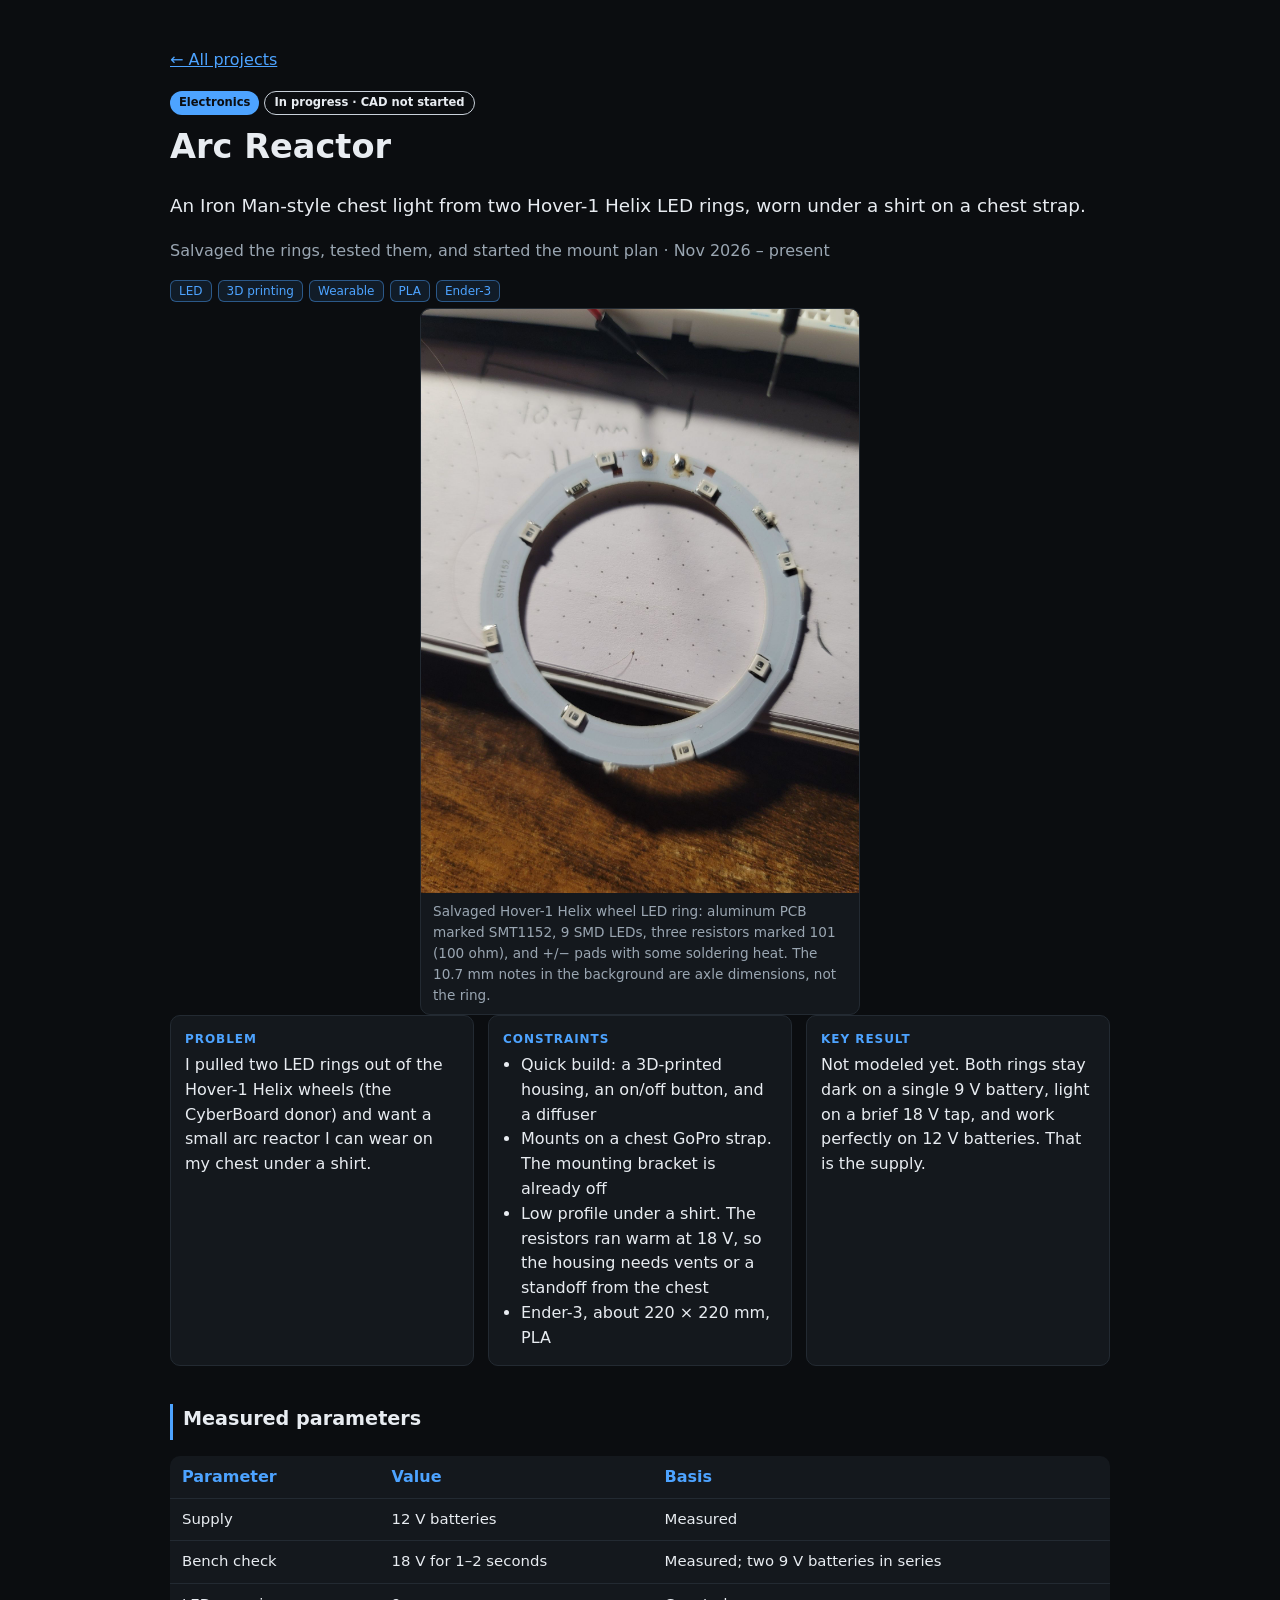
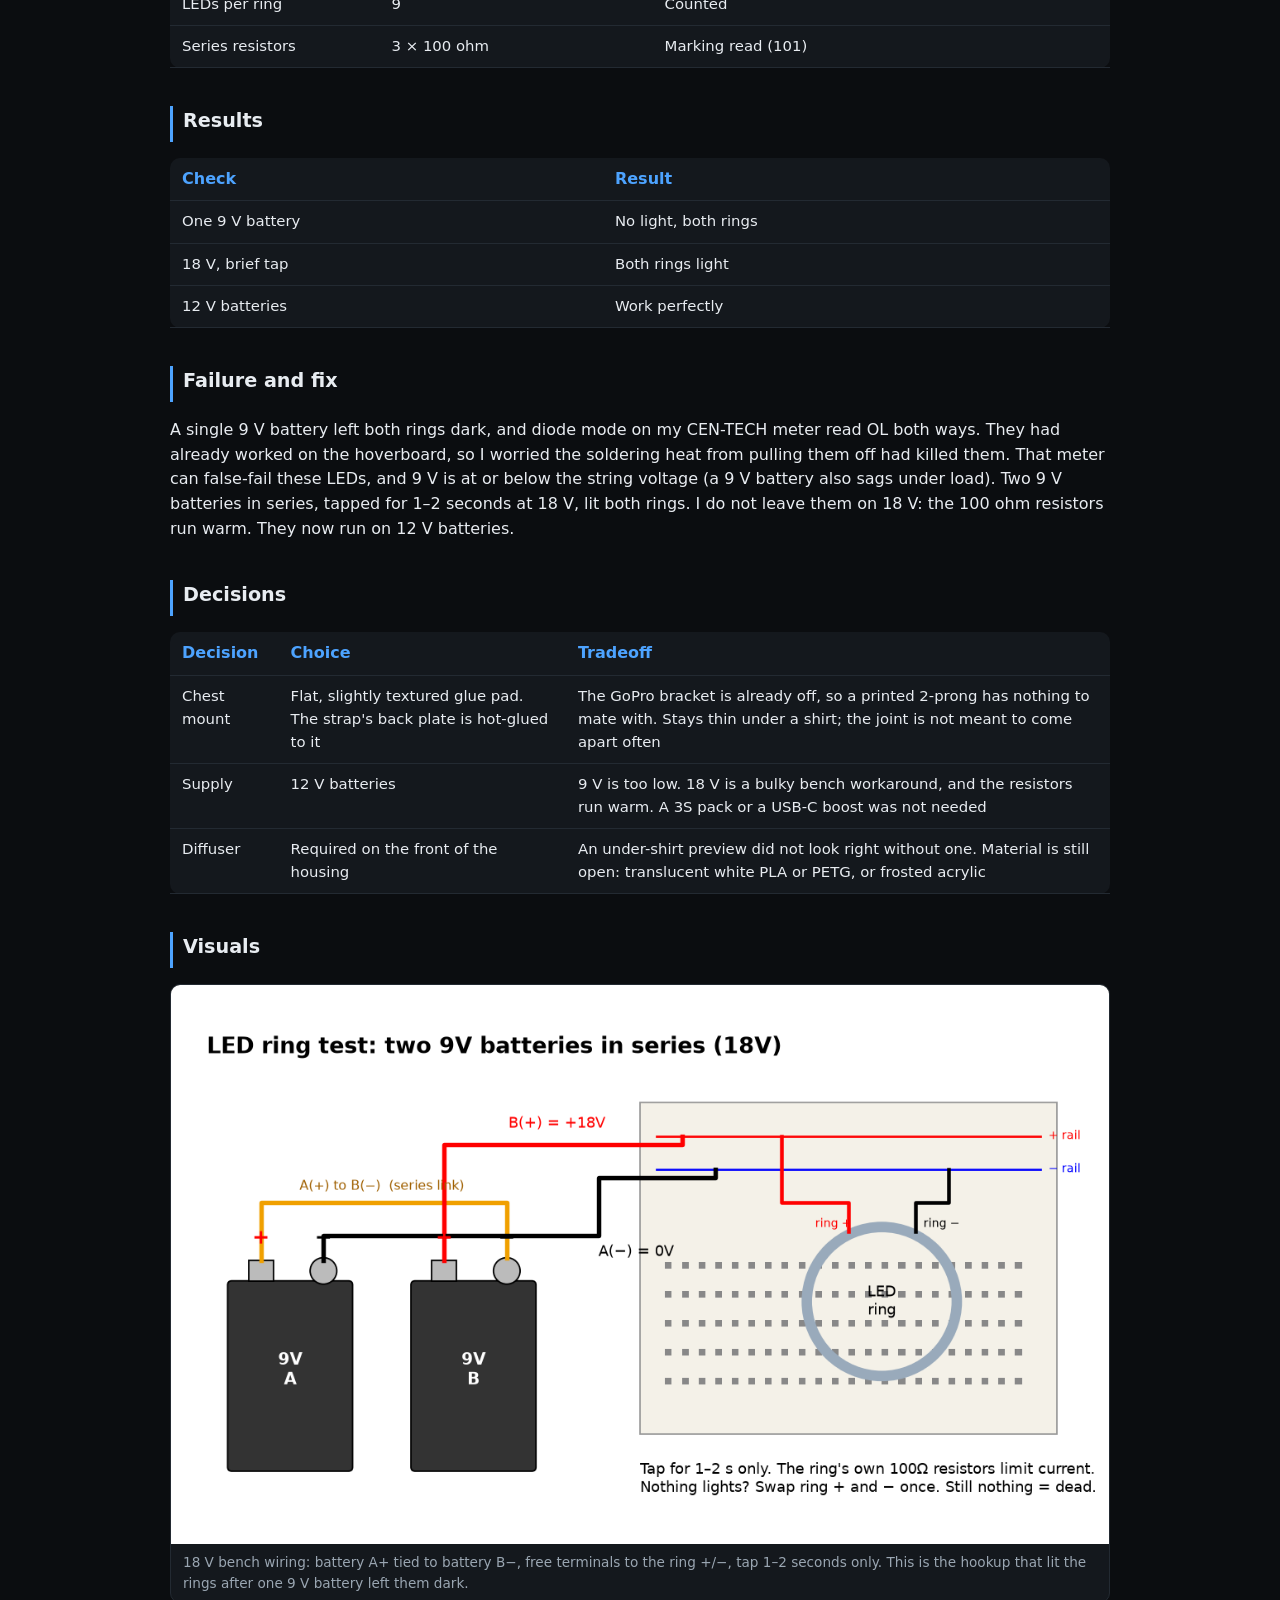
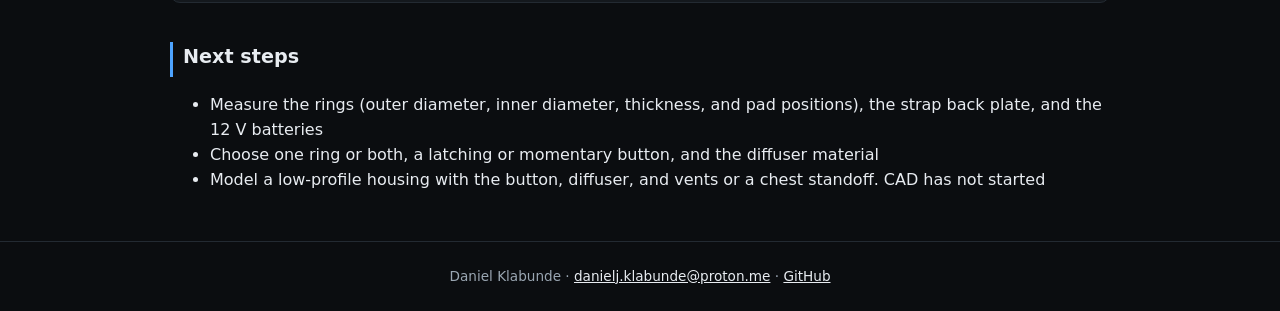
==== projects/arc-reactor/index.html @ 530961f0 "Add the Arc Reactor project under Electronics The blue home column is now Electronics, with an in-pr" ====
<!doctype html><html lang="en"><head><meta charset="utf-8"><meta name="viewport" content="width=device-width,initial-scale=1,viewport-fit=cover">
<title>Arc Reactor · Daniel Klabunde</title><link rel="stylesheet" href="../../style.css?v=202611210130"></head><body class="cat-electrical"><main><p class="navline"><a href="../../">← All projects</a></p><header><span class="cat">Electronics</span> <span class="badge prog">In progress · CAD not started</span><h1>Arc Reactor</h1><p class="lead">An Iron Man-style chest light from two Hover-1 Helix LED rings, worn under a shirt on a chest strap.</p>
<p class="muted">Salvaged the rings, tested them, and started the mount plan · Nov 2026 – present</p><ul class="tags"><li>LED</li><li>3D printing</li><li>Wearable</li><li>PLA</li><li>Ender-3</li></ul></header>
<!-- Video: no footage yet. A teammate will add a blue-themed demo in this spot, using the same player as the other projects:
<figure class="demo"><video controls preload="metadata" playsinline poster="../../assets/arc-reactor/arc-reactor-demo-poster.jpg" style="width:100%;height:auto;display:block;background:#000;border-radius:8px"><source src="../../assets/arc-reactor/arc-reactor-demo.mp4" type="video/mp4"></video><figcaption></figcaption></figure>
-->
<figure style="max-width:440px;margin:0 auto"><img src="../../assets/arc-reactor/2026-11-18_led-ring_photo_v1.jpg" alt="Salvaged Hover-1 Helix wheel LED ring on a notebook: aluminum PCB marked SMT1152, nine SMD LEDs, three resistors, and soldered plus and minus pads" style="width:100%;height:auto;max-height:none;object-fit:contain"><figcaption>Salvaged Hover-1 Helix wheel LED ring: aluminum PCB marked SMT1152, 9 SMD LEDs, three resistors marked 101 (100 ohm), and +/− pads with some soldering heat. The 10.7 mm notes in the background are axle dimensions, not the ring.</figcaption></figure>
<section class="glance"><div><h4>Problem</h4><p>I pulled two LED rings out of the Hover-1 Helix wheels (the CyberBoard donor) and want a small arc reactor I can wear on my chest under a shirt.</p></div><div><h4>Constraints</h4><ul><li>Quick build: a 3D-printed housing, an on/off button, and a diffuser</li><li>Mounts on a chest GoPro strap. The mounting bracket is already off</li><li>Low profile under a shirt. The resistors ran warm at 18 V, so the housing needs vents or a standoff from the chest</li><li>Ender-3, about 220 × 220 mm, PLA</li></ul></div><div><h4>Key result</h4><p>Not modeled yet. Both rings stay dark on a single 9 V battery, light on a brief 18 V tap, and work perfectly on 12 V batteries. That is the supply.</p></div></section>
<h2>Measured parameters</h2><div class="tw"><table><tr><th>Parameter</th><th>Value</th><th>Basis</th></tr><tr><td>Supply</td><td>12 V batteries</td><td>Measured</td></tr><tr><td>Bench check</td><td>18 V for 1–2 seconds</td><td>Measured; two 9 V batteries in series</td></tr><tr><td>LEDs per ring</td><td>9</td><td>Counted</td></tr><tr><td>Series resistors</td><td>3 × 100 ohm</td><td>Marking read (101)</td></tr></table></div>
<h2>Results</h2><div class="tw"><table><tr><th>Check</th><th>Result</th></tr><tr><td>One 9 V battery</td><td>No light, both rings</td></tr><tr><td>18 V, brief tap</td><td>Both rings light</td></tr><tr><td>12 V batteries</td><td>Work perfectly</td></tr></table></div>
<h2>Failure and fix</h2><p>A single 9 V battery left both rings dark, and diode mode on my CEN-TECH meter read OL both ways. They had already worked on the hoverboard, so I worried the soldering heat from pulling them off had killed them. That meter can false-fail these LEDs, and 9 V is at or below the string voltage (a 9 V battery also sags under load). Two 9 V batteries in series, tapped for 1–2 seconds at 18 V, lit both rings. I do not leave them on 18 V: the 100 ohm resistors run warm. They now run on 12 V batteries.</p>
<h2>Decisions</h2><div class="tw"><table><tr><th>Decision</th><th>Choice</th><th>Tradeoff</th></tr><tr><td>Chest mount</td><td>Flat, slightly textured glue pad. The strap&#x27;s back plate is hot-glued to it</td><td>The GoPro bracket is already off, so a printed 2-prong has nothing to mate with. Stays thin under a shirt; the joint is not meant to come apart often</td></tr><tr><td>Supply</td><td>12 V batteries</td><td>9 V is too low. 18 V is a bulky bench workaround, and the resistors run warm. A 3S pack or a USB-C boost was not needed</td></tr><tr><td>Diffuser</td><td>Required on the front of the housing</td><td>An under-shirt preview did not look right without one. Material is still open: translucent white PLA or PETG, or frosted acrylic</td></tr></table></div>
<h2>Visuals</h2><figure><img src="../../assets/arc-reactor/2026-11-18_led-ring-18v-test_diagram_v1.png" alt="Diagram of two 9 V batteries wired in series to an LED ring for a one to two second 18 V tap" style="width:100%;height:auto;max-height:none;object-fit:contain" loading="lazy"><figcaption>18 V bench wiring: battery A+ tied to battery B−, free terminals to the ring +/−, tap 1–2 seconds only. This is the hookup that lit the rings after one 9 V battery left them dark.</figcaption></figure>
<h2>Next steps</h2><ul><li>Measure the rings (outer diameter, inner diameter, thickness, and pad positions), the strap back plate, and the 12 V batteries</li><li>Choose one ring or both, a latching or momentary button, and the diffuser material</li><li>Model a low-profile housing with the button, diffuser, and vents or a chest standoff. CAD has not started</li></ul></main>
<footer><span class="who">Daniel Klabunde</span><span class="sep"> · </span><a href="mailto:danielj.klabunde@proton.me">danielj.klabunde@proton.me</a><span class="sep"> · </span><a href="https://github.com/Pillartheman1">GitHub</a></footer></body></html>
---- style.css ----
:root{--bg:#0b0d10;--card:#14181d;--fg:#e8ecf1;--line:#232a32;--mut:#9aa6b2;--acc:#8fb3ff}
.cat-ai{--acc:#ff8a3d}.cat-mechanical{--acc:#ff5d5d}.cat-electrical{--acc:#4da3ff}.cat-software{--acc:#3ecf8e}
*{box-sizing:border-box}body{margin:0;font:16px/1.55 system-ui,-apple-system,Segoe UI,Roboto,sans-serif;color:var(--fg);background:var(--bg)}
main{max-width:980px;margin:auto;padding:32px 20px}a{color:var(--acc)}h1{margin:.2em 0;font-size:2.1rem}
h2{margin-top:2em;font-size:1.2rem;border-bottom:1px solid var(--line);padding-bottom:6px}body[class*=cat-] h2{border-left:3px solid var(--acc);padding-left:10px;border-bottom:0}
h4{margin:0 0 4px;font-size:.75rem;text-transform:uppercase;letter-spacing:.08em;color:var(--acc)}.muted{color:var(--mut)}.lead{font-size:1.15rem}
.hero p{max-width:640px}.grid{display:grid;grid-template-columns:repeat(auto-fill,minmax(280px,1fr));gap:18px}
.card{background:var(--card);border:1px solid var(--line);border-top:3px solid var(--acc);border-radius:12px;overflow:hidden;text-decoration:none;color:inherit;transition:transform .15s,box-shadow .15s}
.card:hover{transform:translateY(-3px);box-shadow:0 6px 24px -8px var(--acc)}
.card img{width:100%;aspect-ratio:16/9;object-fit:cover;display:block}.cb{padding:14px 16px}.cb h3{margin:8px 0 2px}.cb p{margin:0 0 8px;color:var(--mut)}
.badge{display:inline-block;font-size:.72rem;font-weight:600;padding:2px 9px;border-radius:99px;border:1px solid #c9d1da;color:#e8ecf1}.done{background:#e8ecf1;color:#0b0d10}
.cat{display:inline-block;font-size:.72rem;font-weight:700;padding:3px 9px;border-radius:99px;background:var(--acc);color:#0b0d10}
.tags{list-style:none;padding:0;margin:6px 0;display:flex;flex-wrap:wrap;gap:6px}.tags li{font-size:.75rem;color:var(--acc);border:1px solid color-mix(in srgb,var(--acc) 45%,transparent);background:color-mix(in srgb,var(--acc) 10%,transparent);padding:1px 8px;border-radius:6px}
.legend{list-style:none;padding:0;margin:0 0 14px;display:flex;gap:16px;flex-wrap:wrap;font-size:.85rem;color:var(--mut)}.legend i{display:inline-block;width:10px;height:10px;border-radius:50%;background:var(--acc);margin-right:6px}
.glance,.star{display:grid;grid-template-columns:repeat(auto-fit,minmax(220px,1fr));gap:14px}.glance>div,.st{background:var(--card);border:1px solid var(--line);border-radius:10px;padding:14px}
.glance ul,.st ul{margin:0;padding-left:18px}.st p,.glance p{margin:0}.tw{overflow-x:auto}table{border-collapse:collapse;width:100%;background:var(--card);border-radius:10px}td,th{padding:9px 12px;text-align:left;border-bottom:1px solid var(--line);vertical-align:top}th{color:var(--acc)}
.media{display:grid;grid-template-columns:repeat(auto-fill,minmax(280px,1fr));gap:14px}figure{margin:0;background:var(--card);border:1px solid var(--line);border-radius:10px;overflow:hidden}figure img,figure video{width:100%;display:block;background:#000;max-height:360px;object-fit:contain}figcaption{padding:8px 12px;font-size:.85rem;color:var(--mut)}
.btn{display:inline-block;background:var(--acc);color:#0b0d10;font-weight:600;padding:9px 16px;border-radius:8px;text-decoration:none;margin-top:12px}
footer{text-align:center;color:var(--mut);font-size:.85rem;padding:24px;border-top:1px solid var(--line)}footer a{color:var(--fg)}

.cols{display:grid;grid-template-columns:repeat(4,minmax(0,1fr));gap:16px;align-items:start}.col{display:flex;flex-direction:column;gap:14px}.colh{margin:0;padding:8px 2px;font-size:.95rem;color:var(--acc);border-bottom:2px solid var(--acc)}.colh i{display:inline-block;width:10px;height:10px;border-radius:50%;background:var(--acc);margin-right:8px}.empty{color:var(--mut);font-size:.85rem;border:1px dashed var(--line);border-radius:12px;padding:18px;text-align:center;margin:0}
@media(max-width:1000px){.cols{grid-template-columns:repeat(2,minmax(0,1fr))}}@media(max-width:600px){.cols{grid-template-columns:1fr}}
body:not([class*=cat-]) main{max-width:1240px}
.toc{display:flex;flex-wrap:wrap;gap:8px;margin:18px 0}.toc a{font-size:.8rem;text-decoration:none;border:1px solid var(--line);background:var(--card);padding:4px 10px;border-radius:99px}
.note{color:var(--mut);font-size:.9rem;border-left:3px solid var(--acc);padding:4px 10px;background:var(--card)}
.subs{display:grid;grid-template-columns:repeat(auto-fit,minmax(260px,1fr));gap:14px}.subs h3{margin:0 0 6px;font-size:1rem;color:var(--acc)}.subs ul{padding-left:18px;margin:0}
td{font-size:.93rem}

.prompt{background:var(--card);border:1px solid var(--line);border-left:3px solid var(--acc);border-radius:10px;padding:14px 16px;margin:12px 0 0}
.prompt p{margin:12px 0}
pre.prompt{white-space:pre-wrap;font:inherit;line-height:1.55;overflow-wrap:anywhere}
.prompt.hist{border-left-color:var(--mut)}
.prompt.binding{border-left-style:dashed}
code{overflow-wrap:anywhere}
.runs{display:flex;flex-direction:column;gap:4px;margin-top:12px}
.run{position:relative;margin-left:6px;padding:0 0 22px 22px;border-left:2px solid var(--line)}
.run::before{content:"";position:absolute;left:-7px;top:22px;width:12px;height:12px;border-radius:50%;background:var(--acc);box-shadow:0 0 0 3px var(--bg)}
.run-card{background:var(--card);border:1px solid var(--line);border-top:3px solid var(--acc);border-radius:12px;padding:16px}
.run-card h3{margin:0 8px 0 0;font-size:1.15rem;display:inline}
.run-top{display:grid;grid-template-columns:minmax(0,1.15fr) minmax(240px,.9fr);gap:16px;align-items:start;margin-top:12px}
.run figure{margin:0}
.run figure video{width:100%;height:auto;max-height:none;object-fit:contain;background:#000}
.run dl{display:grid;grid-template-columns:7.5rem 1fr;gap:6px 10px;margin:0 0 12px;font-size:.92rem}
.run dt{color:var(--mut)}
.run dd{margin:0}
.metrics{display:flex;flex-wrap:wrap;gap:8px;margin:0 0 8px}
.score{display:inline-block;font-size:.72rem;font-weight:700;letter-spacing:.04em;text-transform:uppercase;padding:2px 8px;border-radius:99px;border:1px solid var(--line);white-space:nowrap}
.score.yes{color:#b6f0d2;background:color-mix(in srgb,#3ecf8e 16%,transparent);border-color:color-mix(in srgb,#3ecf8e 45%,transparent)}
.score.partial{color:#ffc49a;background:color-mix(in srgb,var(--acc) 16%,transparent);border-color:color-mix(in srgb,var(--acc) 50%,transparent)}
.score.no{color:#ffb4b4;background:color-mix(in srgb,#ff5d5d 16%,transparent);border-color:color-mix(in srgb,#ff5d5d 50%,transparent)}
.score.unchecked{color:var(--mut);background:transparent}
.score.craft{color:var(--acc);background:color-mix(in srgb,var(--acc) 12%,transparent);border-color:color-mix(in srgb,var(--acc) 45%,transparent);text-transform:none;letter-spacing:0;font-size:.8rem}
.craft{list-style:none;display:grid;grid-template-columns:1fr 1fr;gap:8px;margin:0;padding:0}
.craft li{background:var(--bg);border:1px solid var(--line);border-radius:8px;padding:8px 10px}
.craft b{display:block;font-size:1.35rem;line-height:1.1;color:var(--acc)}
.craft span{font-size:.78rem;color:var(--mut)}
table.sheet tr.group th{font-size:.75rem;letter-spacing:.06em;text-transform:uppercase;background:#10141a}
table.sheet td.num{width:2.4rem;color:var(--mut);font-variant-numeric:tabular-nums}
table.sheet td.mark{width:7rem}
.run-empty::before{background:transparent;border:2px solid var(--mut);width:8px;height:8px;left:-6px;box-shadow:0 0 0 3px var(--bg)}
.run-empty .run-card{border-top-color:var(--line)}
.run-empty h3{display:block;margin:0 0 6px}
.retired .run::before{background:var(--mut)}
.retired .run-card{border-top-color:var(--mut)}
h2.hist{border-left-color:var(--mut)}
.badge.hist{color:var(--mut);border-color:var(--line)}
.badge.textonly{color:var(--acc);border-color:color-mix(in srgb,var(--acc) 55%,transparent)}
.badge.ref{color:#ffc49a;border-style:dashed;border-color:color-mix(in srgb,var(--acc) 70%,transparent)}
.badge.previs{color:#e8ecf1;border-style:dashed;border-color:var(--mut)}
.badge.fail{color:#ffb4b4;border-color:color-mix(in srgb,#ff5d5d 65%,transparent)}
.compare .run::before{background:transparent;border:2px solid var(--mut);width:8px;height:8px;left:-6px}
.compare .run-card{border-top-style:dashed;border-top-color:var(--mut)}
.previs-banner{font-weight:700;letter-spacing:.02em}
.run h4{margin:16px 0 6px}
@media(max-width:800px){.run-top{grid-template-columns:1fr}.run dl{grid-template-columns:1fr;gap:2px}.run dd{margin-bottom:8px}}

/* Phone layout (about 360–480px). Everything above is unchanged. */
@media(max-width:480px){
  html{-webkit-text-size-adjust:100%;text-size-adjust:100%}
  body{overflow-wrap:break-word}
  main{padding:28px max(16px,env(safe-area-inset-right,0px)) 40px max(16px,env(safe-area-inset-left,0px))}
  h1{line-height:1.15}
  h2,h3,[id]{scroll-margin-top:16px}
  h2{line-height:1.3}
  p,li{overflow-wrap:break-word}
  .hero p{max-width:none}

  .navline{display:flex;flex-direction:column;align-items:stretch;gap:8px;margin:0 0 18px}
  .navline .sep{display:none}
  .navline a{display:flex;align-items:center;min-height:44px;padding:0 14px;border:1px solid var(--line);border-radius:10px;background:var(--card);text-decoration:none;font-weight:600}
  .toc{gap:8px;margin:4px 0 20px}
  .toc a{display:inline-flex;align-items:center;min-height:44px;padding:0 14px;font-size:.9rem}
  .btn{display:flex;width:100%;box-sizing:border-box;min-height:48px;margin-top:0;padding:12px 16px;align-items:center;justify-content:center}
  p:has(> .btn){margin:10px 0}
  main li > a{display:flex;align-items:center;min-height:44px}
  a:focus-visible{outline:2px solid var(--acc);outline-offset:2px}

  .cols{gap:32px}
  .col{gap:16px}
  .colh{font-size:1.05rem;padding:0 2px 8px}
  .badge,.cat{max-width:100%;white-space:normal;overflow-wrap:anywhere;line-height:1.35}
  .tags{gap:8px}
  .tags li{padding:4px 8px;line-height:1.35}
  .card:hover{transform:none;box-shadow:none}

  .grid,.media,.subs,.glance,.star{grid-template-columns:minmax(0,1fr)}
  .craft{grid-template-columns:repeat(2,minmax(0,1fr))}
  .runs,.run,.run-card,.tw,figure,.demo,.col,.cols{min-width:0;max-width:100%}
  img,video,svg,canvas{max-width:100%;height:auto}
  .card img{width:100%;height:auto;aspect-ratio:16/9;object-fit:cover}
  figure img,figure video,.demo video,.run figure video{width:100%;max-width:100%;height:auto}

  .tw{max-width:100%;overflow-x:auto;-webkit-overflow-scrolling:touch}
  .tw table{table-layout:fixed;width:100%}
  .tw th,.tw td{padding:7px 5px;font-size:.94rem;overflow-wrap:break-word;word-break:normal;hyphens:manual}
  /* 4-column specs scroll inside the card. Each column stays wide enough to read. */
  .tw:has(tr>:nth-child(4)):not(:has(table.sheet)) table{width:27.5rem;min-width:27.5rem}
  table.sheet,table.sheet thead,table.sheet tbody,table.sheet tr,table.sheet th,table.sheet td{display:block;width:auto;min-width:0;max-width:none}
  table.sheet{table-layout:auto;background:transparent}
  table.sheet thead{display:none}
  table.sheet tr{padding:12px 0;border-bottom:1px solid var(--line)}
  table.sheet tr.group{padding:18px 0 2px;border-bottom:0}
  table.sheet tr.group th{background:transparent;border-left:3px solid var(--acc);padding:2px 0 2px 10px}
  table.sheet td,table.sheet th{border:0;padding:3px 0}
  table.sheet td.num,table.sheet td.mark{width:auto}
  table.sheet td.mark{padding-top:8px}
  pre,.prompt,code{max-width:100%}
  pre.prompt{overflow-x:auto}

  footer{display:flex;flex-direction:column;align-items:center;gap:0;padding:12px 18px calc(16px + env(safe-area-inset-bottom,0px))}
  footer .sep{display:none}
  footer .who{padding-top:6px}
  footer a{display:flex;align-items:center;justify-content:center;min-height:44px;padding:0 12px;text-align:center}
}
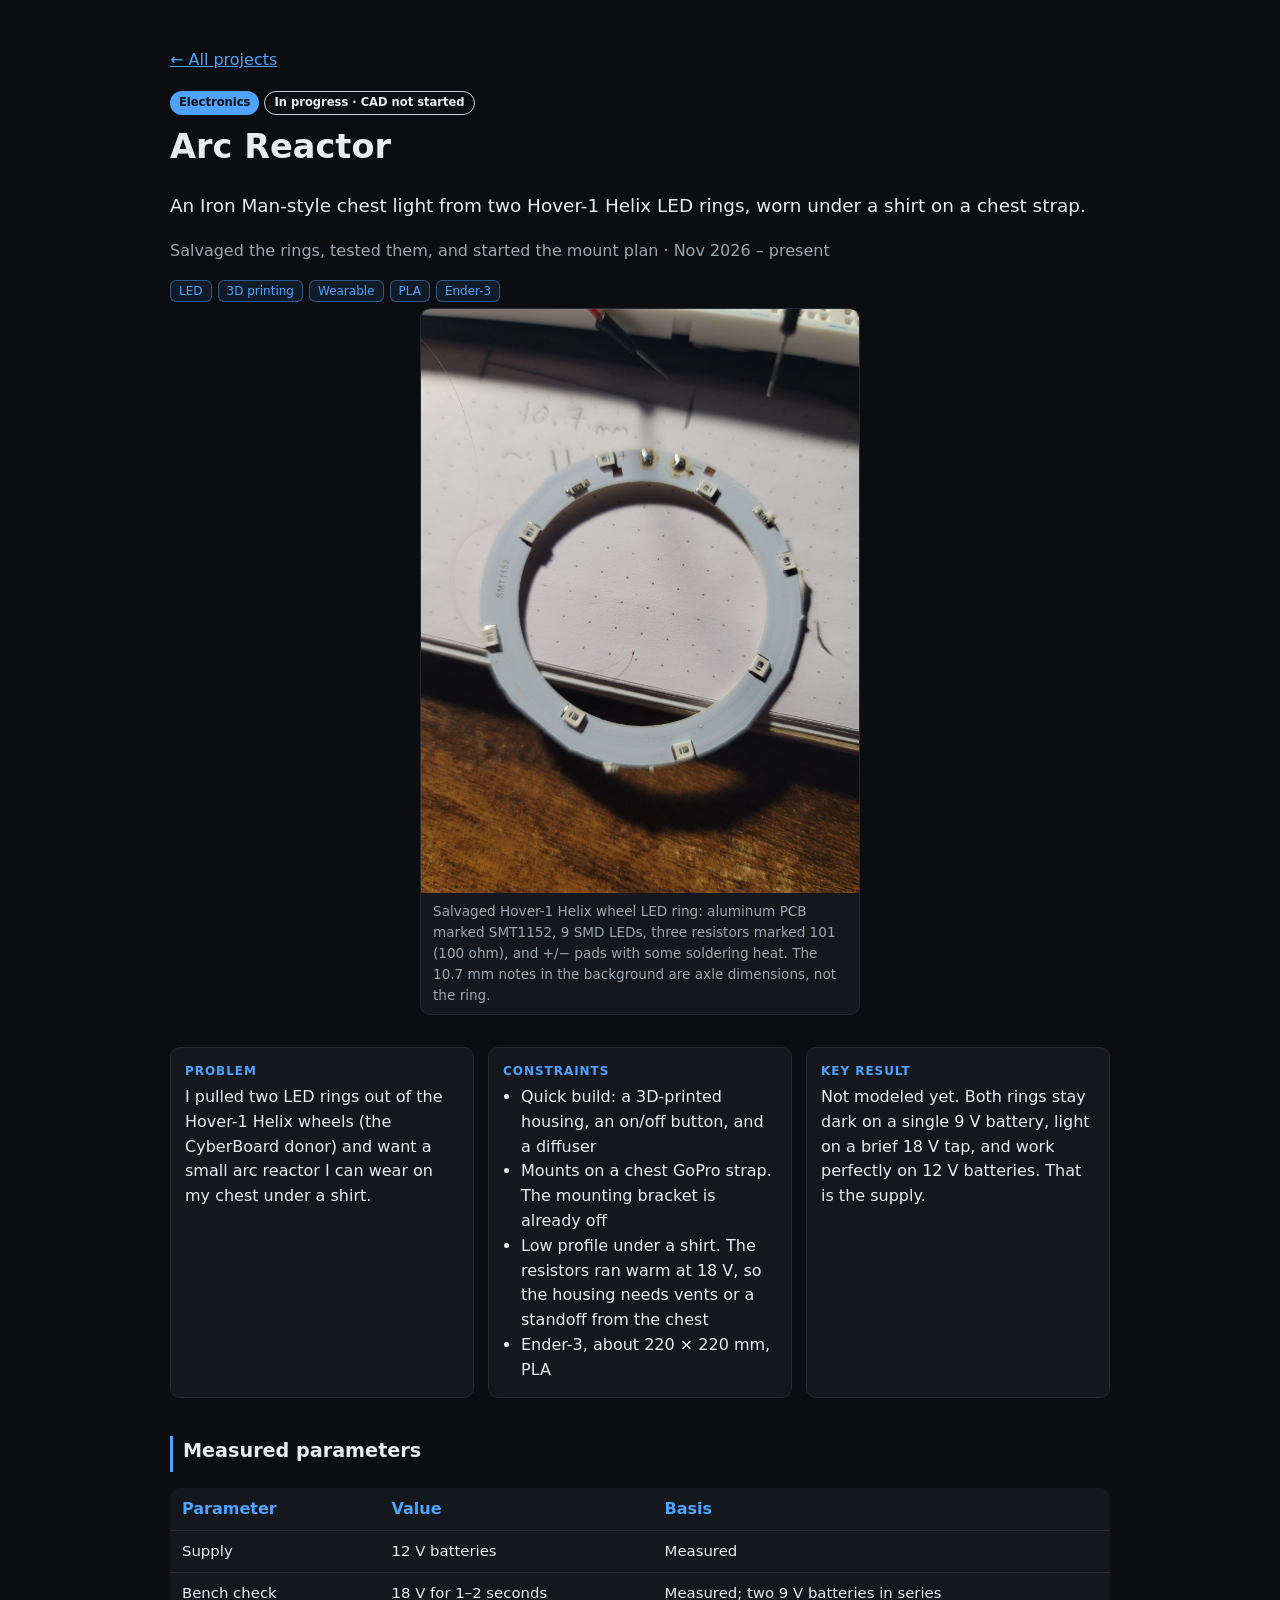
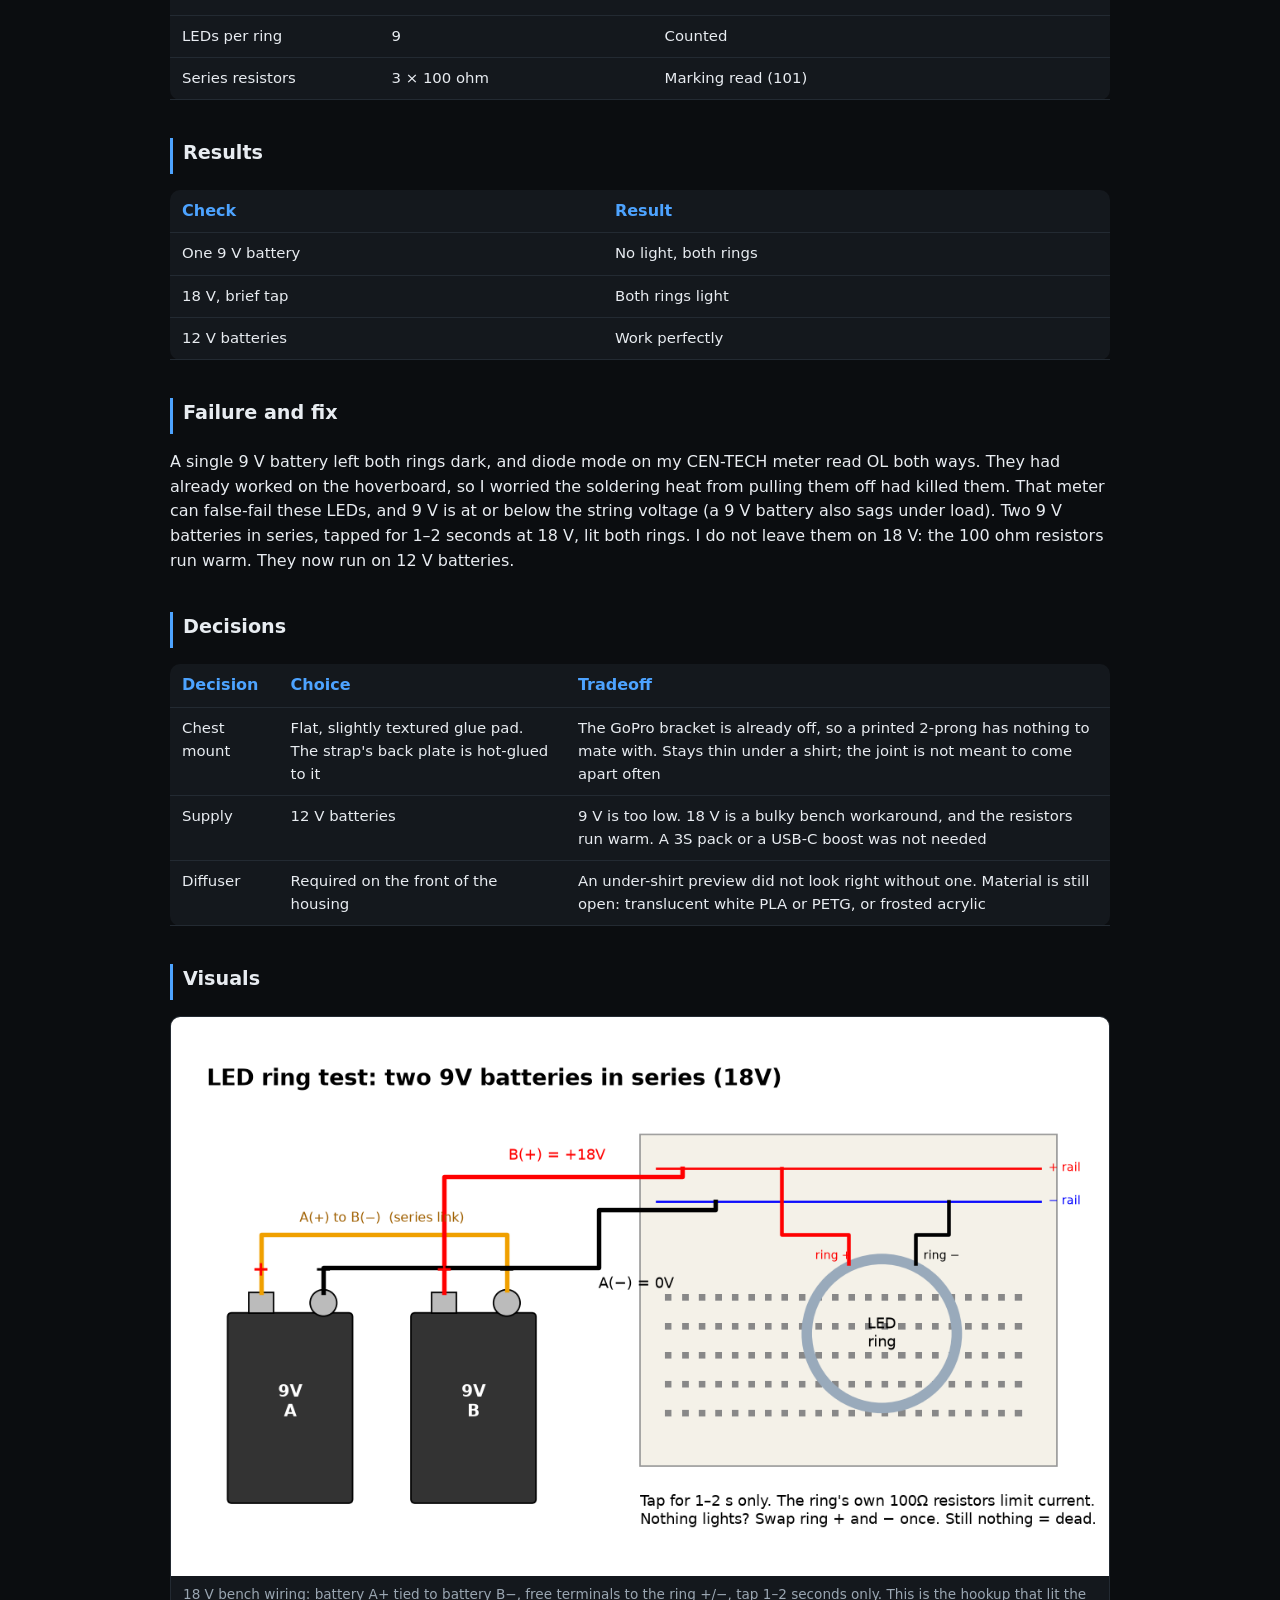
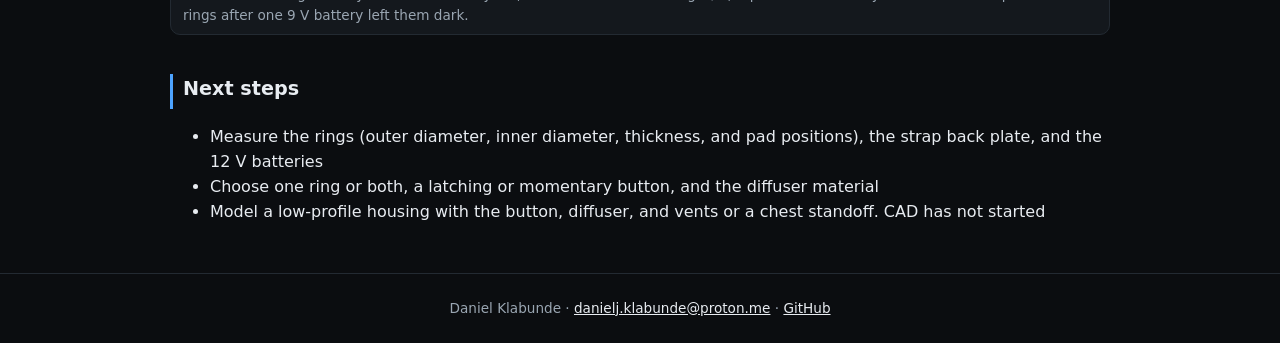
==== commit ec22ff26: "Add space under each project hero The header video or photo was sitting flush against the cards belo" ====
--- a/projects/arc-reactor/index.html
+++ b/projects/arc-reactor/index.html
@@ -1,10 +1,10 @@
 <!doctype html><html lang="en"><head><meta charset="utf-8"><meta name="viewport" content="width=device-width,initial-scale=1,viewport-fit=cover">
-<title>Arc Reactor · Daniel Klabunde</title><link rel="stylesheet" href="../../style.css?v=202611210130"></head><body class="cat-electrical"><main><p class="navline"><a href="../../">← All projects</a></p><header><span class="cat">Electronics</span> <span class="badge prog">In progress · CAD not started</span><h1>Arc Reactor</h1><p class="lead">An Iron Man-style chest light from two Hover-1 Helix LED rings, worn under a shirt on a chest strap.</p>
+<title>Arc Reactor · Daniel Klabunde</title><link rel="stylesheet" href="../../style.css?v=202611210230"></head><body class="cat-electrical"><main><p class="navline"><a href="../../">← All projects</a></p><header><span class="cat">Electronics</span> <span class="badge prog">In progress · CAD not started</span><h1>Arc Reactor</h1><p class="lead">An Iron Man-style chest light from two Hover-1 Helix LED rings, worn under a shirt on a chest strap.</p>
 <p class="muted">Salvaged the rings, tested them, and started the mount plan · Nov 2026 – present</p><ul class="tags"><li>LED</li><li>3D printing</li><li>Wearable</li><li>PLA</li><li>Ender-3</li></ul></header>
 <!-- Video: no footage yet. A teammate will add a blue-themed demo in this spot, using the same player as the other projects:
 <figure class="demo"><video controls preload="metadata" playsinline poster="../../assets/arc-reactor/arc-reactor-demo-poster.jpg" style="width:100%;height:auto;display:block;background:#000;border-radius:8px"><source src="../../assets/arc-reactor/arc-reactor-demo.mp4" type="video/mp4"></video><figcaption></figcaption></figure>
 -->
-<figure style="max-width:440px;margin:0 auto"><img src="../../assets/arc-reactor/2026-11-18_led-ring_photo_v1.jpg" alt="Salvaged Hover-1 Helix wheel LED ring on a notebook: aluminum PCB marked SMT1152, nine SMD LEDs, three resistors, and soldered plus and minus pads" style="width:100%;height:auto;max-height:none;object-fit:contain"><figcaption>Salvaged Hover-1 Helix wheel LED ring: aluminum PCB marked SMT1152, 9 SMD LEDs, three resistors marked 101 (100 ohm), and +/− pads with some soldering heat. The 10.7 mm notes in the background are axle dimensions, not the ring.</figcaption></figure>
+<figure class="demo" style="max-width:440px;margin-left:auto;margin-right:auto"><img src="../../assets/arc-reactor/2026-11-18_led-ring_photo_v1.jpg" alt="Salvaged Hover-1 Helix wheel LED ring on a notebook: aluminum PCB marked SMT1152, nine SMD LEDs, three resistors, and soldered plus and minus pads" style="width:100%;height:auto;max-height:none;object-fit:contain"><figcaption>Salvaged Hover-1 Helix wheel LED ring: aluminum PCB marked SMT1152, 9 SMD LEDs, three resistors marked 101 (100 ohm), and +/− pads with some soldering heat. The 10.7 mm notes in the background are axle dimensions, not the ring.</figcaption></figure>
 <section class="glance"><div><h4>Problem</h4><p>I pulled two LED rings out of the Hover-1 Helix wheels (the CyberBoard donor) and want a small arc reactor I can wear on my chest under a shirt.</p></div><div><h4>Constraints</h4><ul><li>Quick build: a 3D-printed housing, an on/off button, and a diffuser</li><li>Mounts on a chest GoPro strap. The mounting bracket is already off</li><li>Low profile under a shirt. The resistors ran warm at 18 V, so the housing needs vents or a standoff from the chest</li><li>Ender-3, about 220 × 220 mm, PLA</li></ul></div><div><h4>Key result</h4><p>Not modeled yet. Both rings stay dark on a single 9 V battery, light on a brief 18 V tap, and work perfectly on 12 V batteries. That is the supply.</p></div></section>
 <h2>Measured parameters</h2><div class="tw"><table><tr><th>Parameter</th><th>Value</th><th>Basis</th></tr><tr><td>Supply</td><td>12 V batteries</td><td>Measured</td></tr><tr><td>Bench check</td><td>18 V for 1–2 seconds</td><td>Measured; two 9 V batteries in series</td></tr><tr><td>LEDs per ring</td><td>9</td><td>Counted</td></tr><tr><td>Series resistors</td><td>3 × 100 ohm</td><td>Marking read (101)</td></tr></table></div>
 <h2>Results</h2><div class="tw"><table><tr><th>Check</th><th>Result</th></tr><tr><td>One 9 V battery</td><td>No light, both rings</td></tr><tr><td>18 V, brief tap</td><td>Both rings light</td></tr><tr><td>12 V batteries</td><td>Work perfectly</td></tr></table></div>
--- a/style.css
+++ b/style.css
@@ -14,7 +14,7 @@
 .legend{list-style:none;padding:0;margin:0 0 14px;display:flex;gap:16px;flex-wrap:wrap;font-size:.85rem;color:var(--mut)}.legend i{display:inline-block;width:10px;height:10px;border-radius:50%;background:var(--acc);margin-right:6px}
 .glance,.star{display:grid;grid-template-columns:repeat(auto-fit,minmax(220px,1fr));gap:14px}.glance>div,.st{background:var(--card);border:1px solid var(--line);border-radius:10px;padding:14px}
 .glance ul,.st ul{margin:0;padding-left:18px}.st p,.glance p{margin:0}.tw{overflow-x:auto}table{border-collapse:collapse;width:100%;background:var(--card);border-radius:10px}td,th{padding:9px 12px;text-align:left;border-bottom:1px solid var(--line);vertical-align:top}th{color:var(--acc)}
-.media{display:grid;grid-template-columns:repeat(auto-fill,minmax(280px,1fr));gap:14px}figure{margin:0;background:var(--card);border:1px solid var(--line);border-radius:10px;overflow:hidden}figure img,figure video{width:100%;display:block;background:#000;max-height:360px;object-fit:contain}figcaption{padding:8px 12px;font-size:.85rem;color:var(--mut)}
+.media{display:grid;grid-template-columns:repeat(auto-fill,minmax(280px,1fr));gap:14px}figure{margin:0;background:var(--card);border:1px solid var(--line);border-radius:10px;overflow:hidden}figure.demo{margin-bottom:2em}figure img,figure video{width:100%;display:block;background:#000;max-height:360px;object-fit:contain}figcaption{padding:8px 12px;font-size:.85rem;color:var(--mut)}
 .btn{display:inline-block;background:var(--acc);color:#0b0d10;font-weight:600;padding:9px 16px;border-radius:8px;text-decoration:none;margin-top:12px}
 footer{text-align:center;color:var(--mut);font-size:.85rem;padding:24px;border-top:1px solid var(--line)}footer a{color:var(--fg)}
 
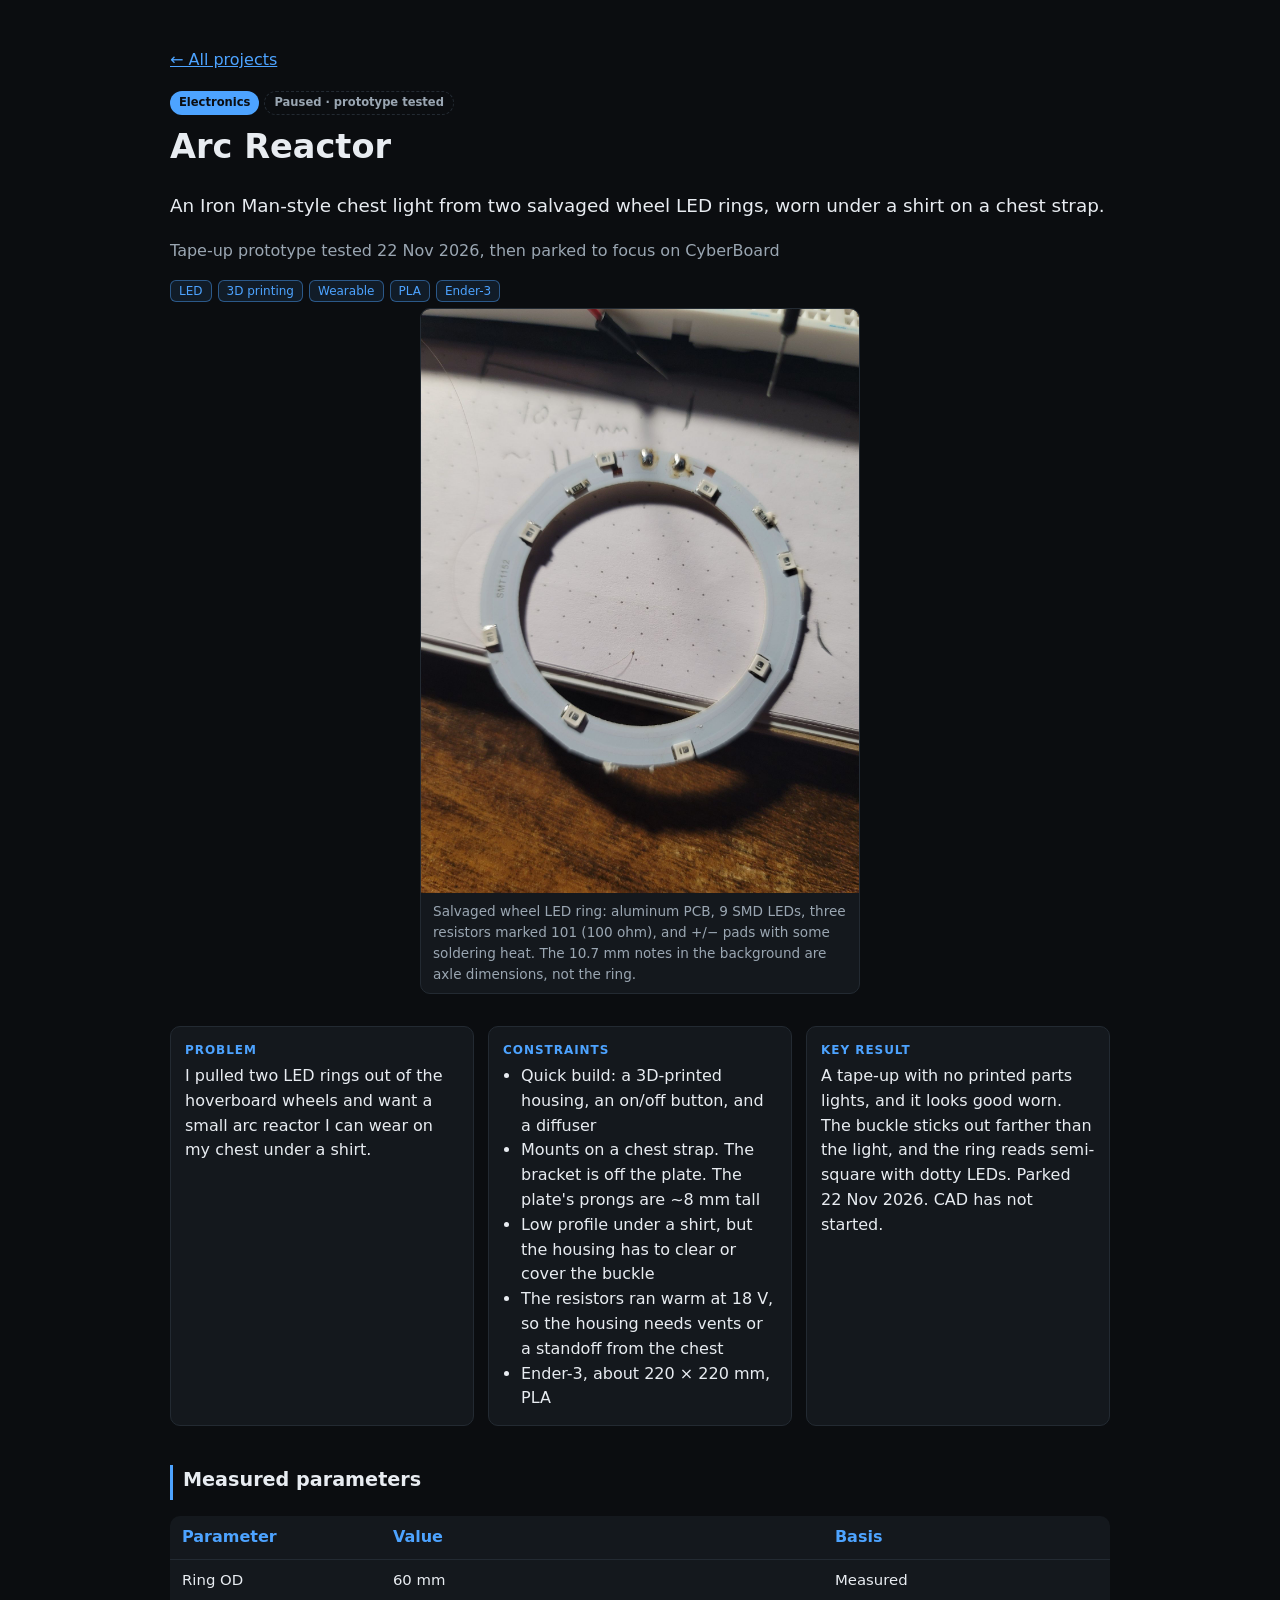
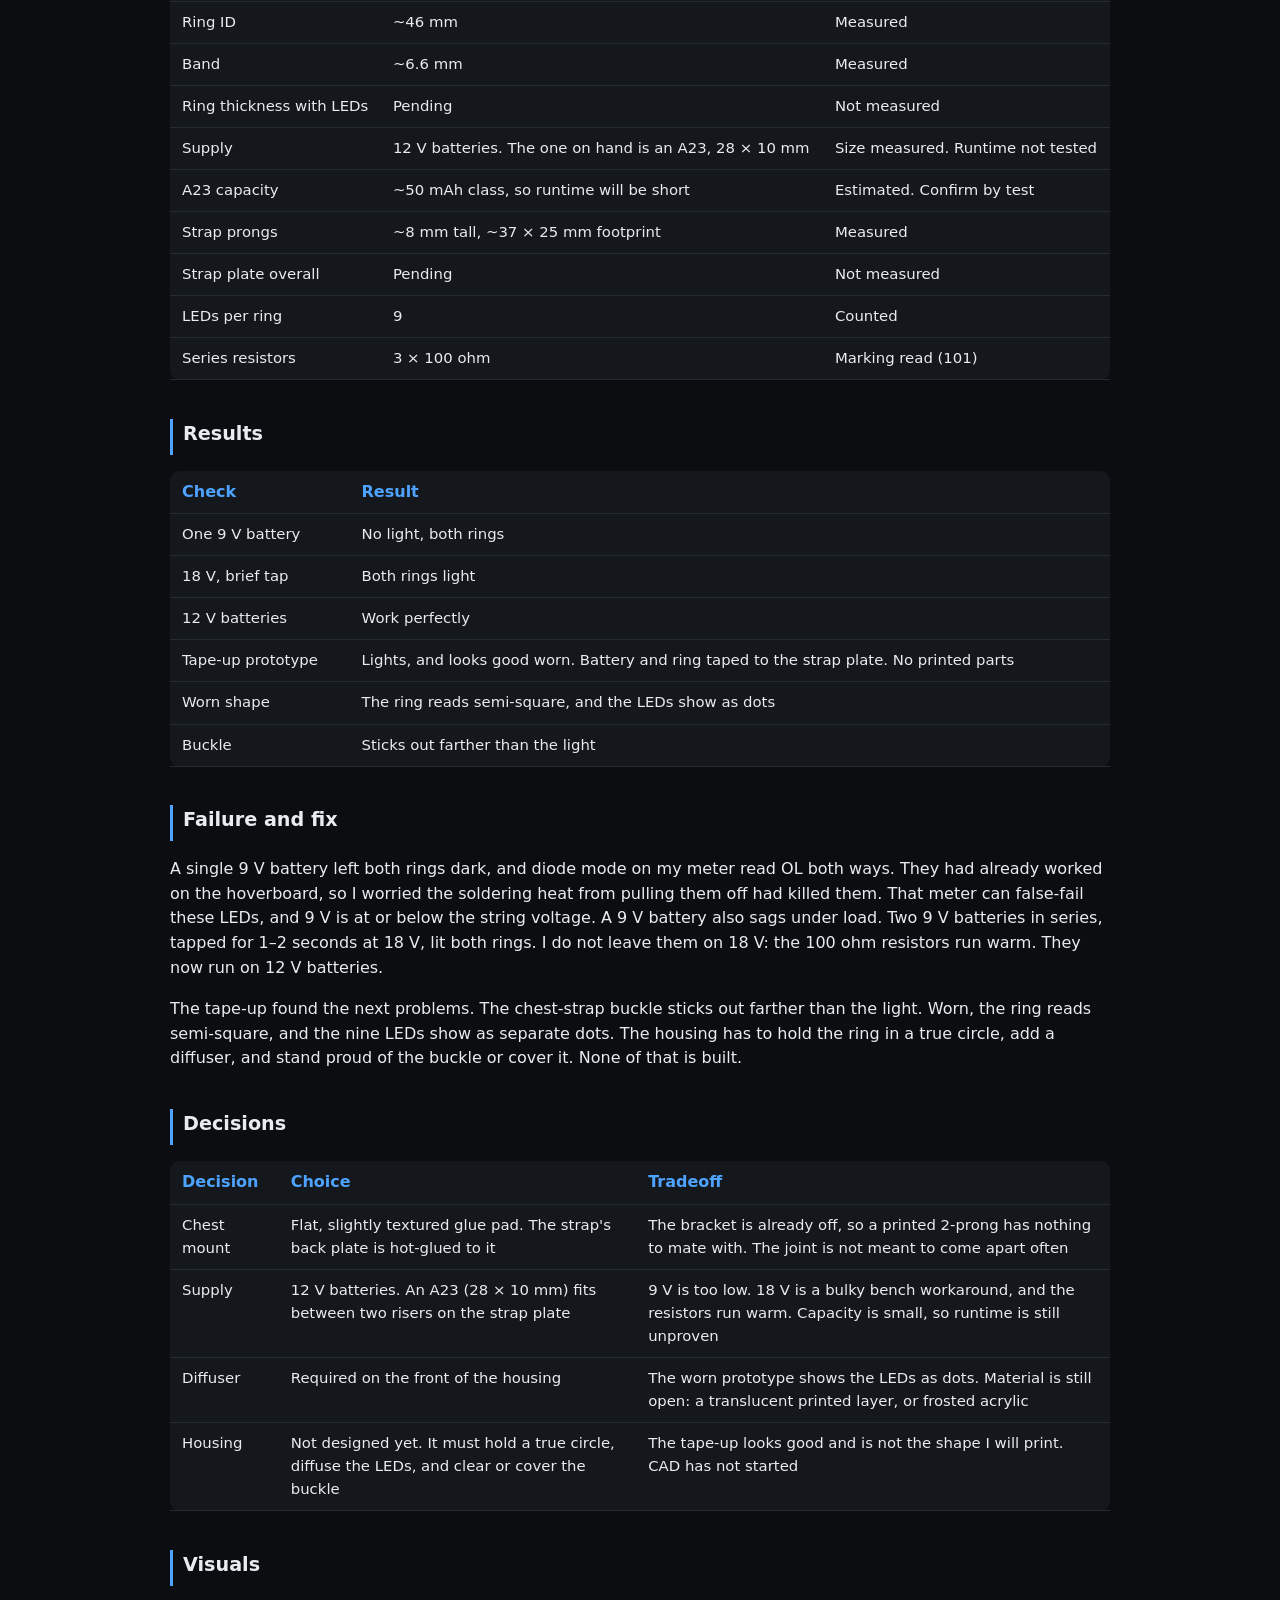
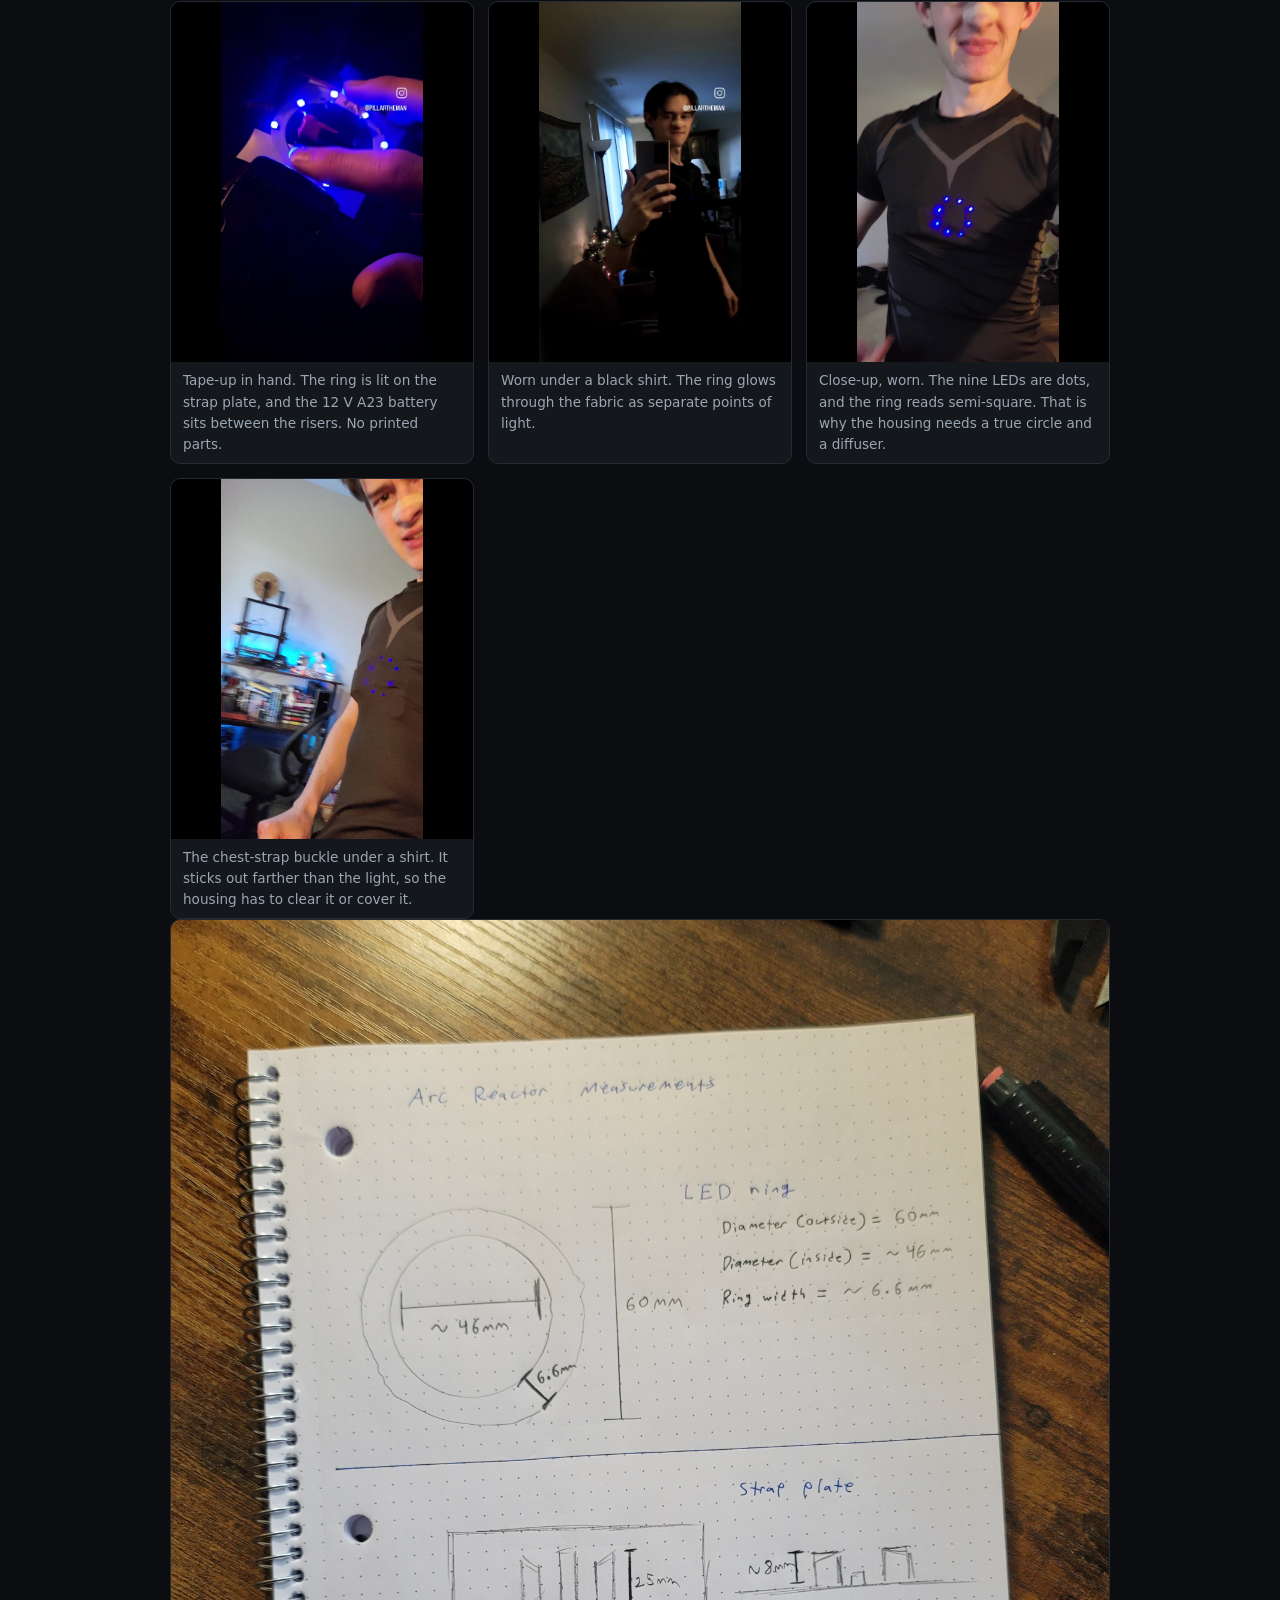
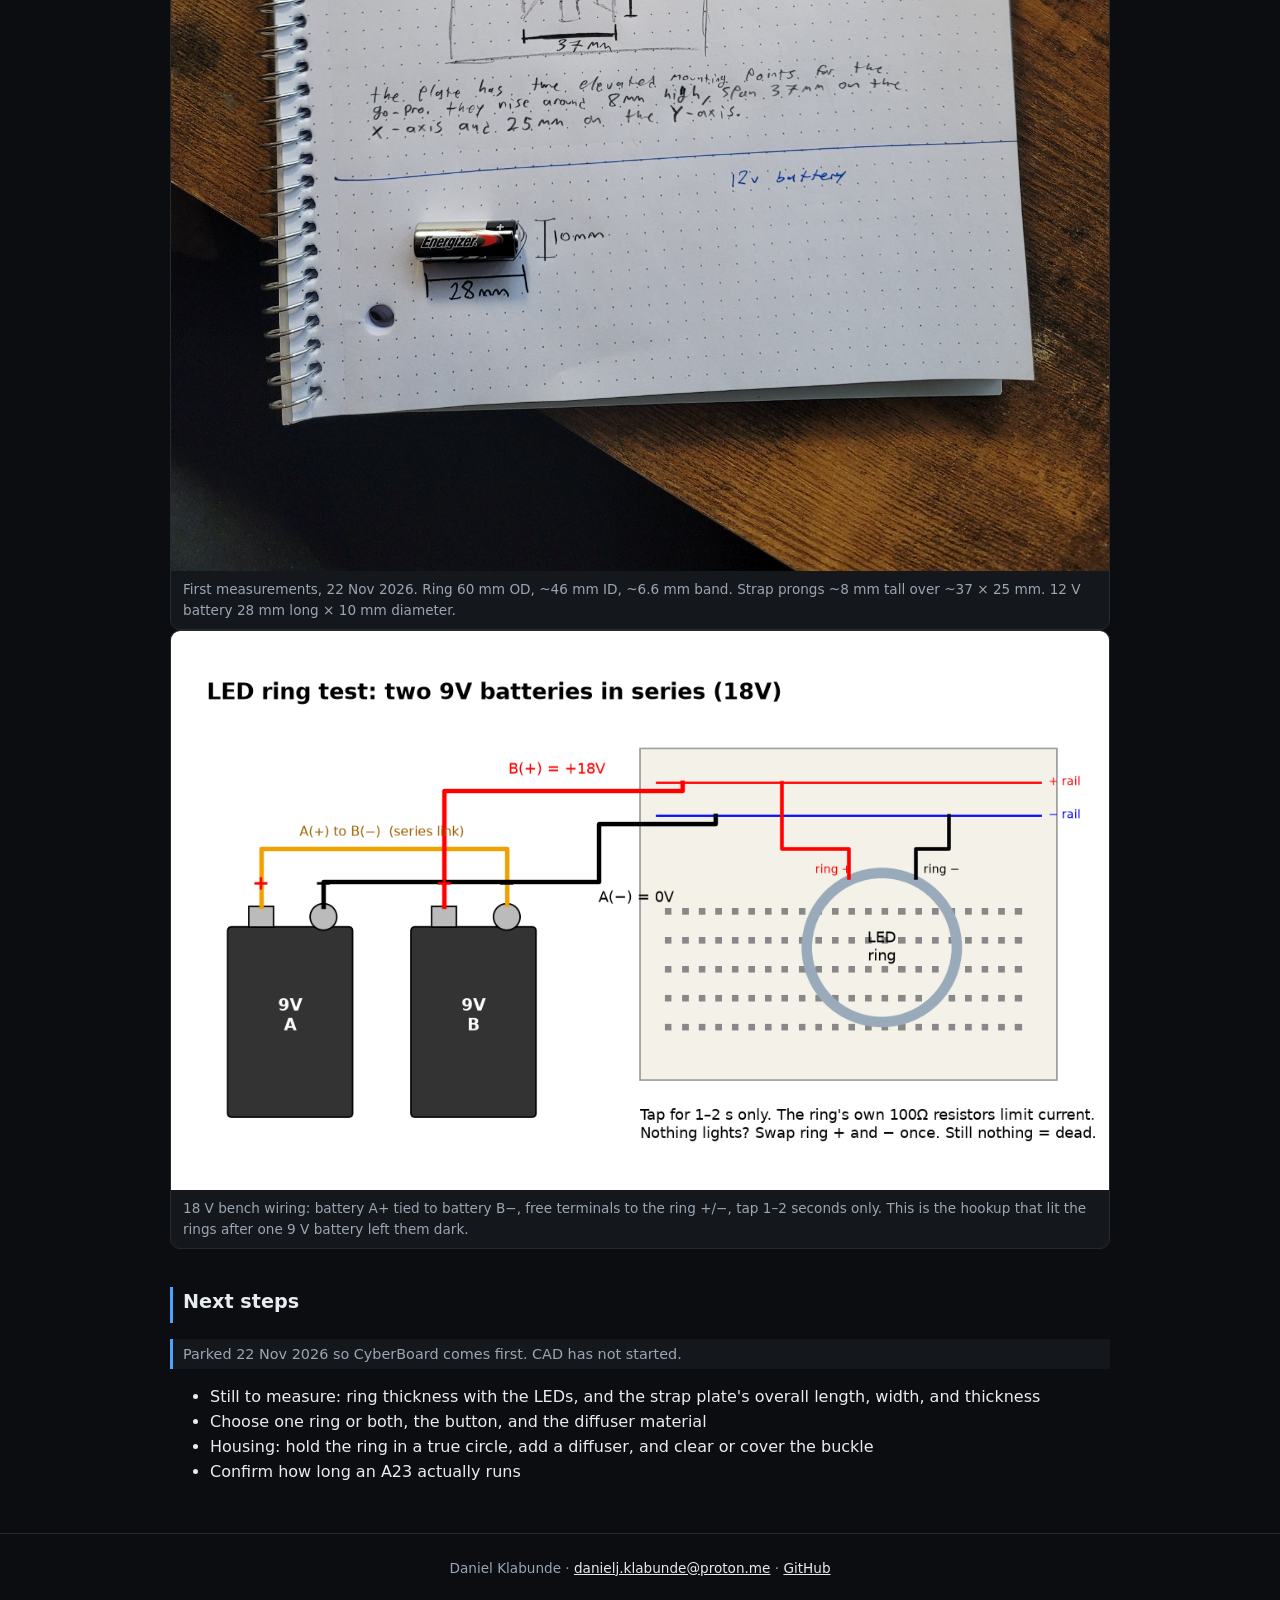
==== commit a1344d8b: "Update CyberBoard through the teardown and pause Arc Reactor Record the stuck stator, the measured D" ====
--- a/projects/arc-reactor/index.html
+++ b/projects/arc-reactor/index.html
@@ -1,15 +1,89 @@
-<!doctype html><html lang="en"><head><meta charset="utf-8"><meta name="viewport" content="width=device-width,initial-scale=1,viewport-fit=cover">
-<title>Arc Reactor · Daniel Klabunde</title><link rel="stylesheet" href="../../style.css?v=202611210230"></head><body class="cat-electrical"><main><p class="navline"><a href="../../">← All projects</a></p><header><span class="cat">Electronics</span> <span class="badge prog">In progress · CAD not started</span><h1>Arc Reactor</h1><p class="lead">An Iron Man-style chest light from two Hover-1 Helix LED rings, worn under a shirt on a chest strap.</p>
-<p class="muted">Salvaged the rings, tested them, and started the mount plan · Nov 2026 – present</p><ul class="tags"><li>LED</li><li>3D printing</li><li>Wearable</li><li>PLA</li><li>Ender-3</li></ul></header>
+<!doctype html>
+<html lang="en">
+<head>
+<meta charset="utf-8">
+<meta name="viewport" content="width=device-width,initial-scale=1,viewport-fit=cover">
+<title>Arc Reactor · Daniel Klabunde</title>
+<link rel="stylesheet" href="../../style.css?v=20261123">
+</head>
+<body class="cat-electrical">
+<main>
+<p class="navline"><a href="../../">← All projects</a></p>
+<header>
+<span class="cat">Electronics</span> <span class="badge paused">Paused · prototype tested</span>
+<h1>Arc Reactor</h1>
+<p class="lead">An Iron Man-style chest light from two salvaged wheel LED rings, worn under a shirt on a chest strap.</p>
+<p class="muted">Tape-up prototype tested 22 Nov 2026, then parked to focus on CyberBoard</p>
+<ul class="tags"><li>LED</li><li>3D printing</li><li>Wearable</li><li>PLA</li><li>Ender-3</li></ul>
+</header>
 <!-- Video: no footage yet. A teammate will add a blue-themed demo in this spot, using the same player as the other projects:
 <figure class="demo"><video controls preload="metadata" playsinline poster="../../assets/arc-reactor/arc-reactor-demo-poster.jpg" style="width:100%;height:auto;display:block;background:#000;border-radius:8px"><source src="../../assets/arc-reactor/arc-reactor-demo.mp4" type="video/mp4"></video><figcaption></figcaption></figure>
 -->
-<figure class="demo" style="max-width:440px;margin-left:auto;margin-right:auto"><img src="../../assets/arc-reactor/2026-11-18_led-ring_photo_v1.jpg" alt="Salvaged Hover-1 Helix wheel LED ring on a notebook: aluminum PCB marked SMT1152, nine SMD LEDs, three resistors, and soldered plus and minus pads" style="width:100%;height:auto;max-height:none;object-fit:contain"><figcaption>Salvaged Hover-1 Helix wheel LED ring: aluminum PCB marked SMT1152, 9 SMD LEDs, three resistors marked 101 (100 ohm), and +/− pads with some soldering heat. The 10.7 mm notes in the background are axle dimensions, not the ring.</figcaption></figure>
-<section class="glance"><div><h4>Problem</h4><p>I pulled two LED rings out of the Hover-1 Helix wheels (the CyberBoard donor) and want a small arc reactor I can wear on my chest under a shirt.</p></div><div><h4>Constraints</h4><ul><li>Quick build: a 3D-printed housing, an on/off button, and a diffuser</li><li>Mounts on a chest GoPro strap. The mounting bracket is already off</li><li>Low profile under a shirt. The resistors ran warm at 18 V, so the housing needs vents or a standoff from the chest</li><li>Ender-3, about 220 × 220 mm, PLA</li></ul></div><div><h4>Key result</h4><p>Not modeled yet. Both rings stay dark on a single 9 V battery, light on a brief 18 V tap, and work perfectly on 12 V batteries. That is the supply.</p></div></section>
-<h2>Measured parameters</h2><div class="tw"><table><tr><th>Parameter</th><th>Value</th><th>Basis</th></tr><tr><td>Supply</td><td>12 V batteries</td><td>Measured</td></tr><tr><td>Bench check</td><td>18 V for 1–2 seconds</td><td>Measured; two 9 V batteries in series</td></tr><tr><td>LEDs per ring</td><td>9</td><td>Counted</td></tr><tr><td>Series resistors</td><td>3 × 100 ohm</td><td>Marking read (101)</td></tr></table></div>
-<h2>Results</h2><div class="tw"><table><tr><th>Check</th><th>Result</th></tr><tr><td>One 9 V battery</td><td>No light, both rings</td></tr><tr><td>18 V, brief tap</td><td>Both rings light</td></tr><tr><td>12 V batteries</td><td>Work perfectly</td></tr></table></div>
-<h2>Failure and fix</h2><p>A single 9 V battery left both rings dark, and diode mode on my CEN-TECH meter read OL both ways. They had already worked on the hoverboard, so I worried the soldering heat from pulling them off had killed them. That meter can false-fail these LEDs, and 9 V is at or below the string voltage (a 9 V battery also sags under load). Two 9 V batteries in series, tapped for 1–2 seconds at 18 V, lit both rings. I do not leave them on 18 V: the 100 ohm resistors run warm. They now run on 12 V batteries.</p>
-<h2>Decisions</h2><div class="tw"><table><tr><th>Decision</th><th>Choice</th><th>Tradeoff</th></tr><tr><td>Chest mount</td><td>Flat, slightly textured glue pad. The strap&#x27;s back plate is hot-glued to it</td><td>The GoPro bracket is already off, so a printed 2-prong has nothing to mate with. Stays thin under a shirt; the joint is not meant to come apart often</td></tr><tr><td>Supply</td><td>12 V batteries</td><td>9 V is too low. 18 V is a bulky bench workaround, and the resistors run warm. A 3S pack or a USB-C boost was not needed</td></tr><tr><td>Diffuser</td><td>Required on the front of the housing</td><td>An under-shirt preview did not look right without one. Material is still open: translucent white PLA or PETG, or frosted acrylic</td></tr></table></div>
-<h2>Visuals</h2><figure><img src="../../assets/arc-reactor/2026-11-18_led-ring-18v-test_diagram_v1.png" alt="Diagram of two 9 V batteries wired in series to an LED ring for a one to two second 18 V tap" style="width:100%;height:auto;max-height:none;object-fit:contain" loading="lazy"><figcaption>18 V bench wiring: battery A+ tied to battery B−, free terminals to the ring +/−, tap 1–2 seconds only. This is the hookup that lit the rings after one 9 V battery left them dark.</figcaption></figure>
-<h2>Next steps</h2><ul><li>Measure the rings (outer diameter, inner diameter, thickness, and pad positions), the strap back plate, and the 12 V batteries</li><li>Choose one ring or both, a latching or momentary button, and the diffuser material</li><li>Model a low-profile housing with the button, diffuser, and vents or a chest standoff. CAD has not started</li></ul></main>
-<footer><span class="who">Daniel Klabunde</span><span class="sep"> · </span><a href="mailto:danielj.klabunde@proton.me">danielj.klabunde@proton.me</a><span class="sep"> · </span><a href="https://github.com/Pillartheman1">GitHub</a></footer></body></html>
+<figure class="demo" style="max-width:440px;margin-left:auto;margin-right:auto"><img src="../../assets/arc-reactor/2026-11-18_led-ring_photo_v1.jpg" alt="Salvaged wheel LED ring on a notebook: aluminum PCB, nine SMD LEDs, three resistors, and soldered plus and minus pads" style="width:100%;height:auto;max-height:none;object-fit:contain"><figcaption>Salvaged wheel LED ring: aluminum PCB, 9 SMD LEDs, three resistors marked 101 (100 ohm), and +/− pads with some soldering heat. The 10.7 mm notes in the background are axle dimensions, not the ring.</figcaption></figure>
+<section class="glance">
+<div><h4>Problem</h4><p>I pulled two LED rings out of the hoverboard wheels and want a small arc reactor I can wear on my chest under a shirt.</p></div>
+<div><h4>Constraints</h4><ul>
+<li>Quick build: a 3D-printed housing, an on/off button, and a diffuser</li>
+<li>Mounts on a chest strap. The bracket is off the plate. The plate's prongs are ~8 mm tall</li>
+<li>Low profile under a shirt, but the housing has to clear or cover the buckle</li>
+<li>The resistors ran warm at 18 V, so the housing needs vents or a standoff from the chest</li>
+<li>Ender-3, about 220 × 220 mm, PLA</li>
+</ul></div>
+<div><h4>Key result</h4><p>A tape-up with no printed parts lights, and it looks good worn. The buckle sticks out farther than the light, and the ring reads semi-square with dotty LEDs. Parked 22 Nov 2026. CAD has not started.</p></div>
+</section>
+<h2>Measured parameters</h2>
+<div class="tw"><table>
+<tr><th>Parameter</th><th>Value</th><th>Basis</th></tr>
+<tr><td>Ring OD</td><td>60 mm</td><td>Measured</td></tr>
+<tr><td>Ring ID</td><td>~46 mm</td><td>Measured</td></tr>
+<tr><td>Band</td><td>~6.6 mm</td><td>Measured</td></tr>
+<tr><td>Ring thickness with LEDs</td><td>Pending</td><td>Not measured</td></tr>
+<tr><td>Supply</td><td>12 V batteries. The one on hand is an A23, 28 × 10 mm</td><td>Size measured. Runtime not tested</td></tr>
+<tr><td>A23 capacity</td><td>~50 mAh class, so runtime will be short</td><td>Estimated. Confirm by test</td></tr>
+<tr><td>Strap prongs</td><td>~8 mm tall, ~37 × 25 mm footprint</td><td>Measured</td></tr>
+<tr><td>Strap plate overall</td><td>Pending</td><td>Not measured</td></tr>
+<tr><td>LEDs per ring</td><td>9</td><td>Counted</td></tr>
+<tr><td>Series resistors</td><td>3 × 100 ohm</td><td>Marking read (101)</td></tr>
+</table></div>
+<h2>Results</h2>
+<div class="tw"><table>
+<tr><th>Check</th><th>Result</th></tr>
+<tr><td>One 9 V battery</td><td>No light, both rings</td></tr>
+<tr><td>18 V, brief tap</td><td>Both rings light</td></tr>
+<tr><td>12 V batteries</td><td>Work perfectly</td></tr>
+<tr><td>Tape-up prototype</td><td>Lights, and looks good worn. Battery and ring taped to the strap plate. No printed parts</td></tr>
+<tr><td>Worn shape</td><td>The ring reads semi-square, and the LEDs show as dots</td></tr>
+<tr><td>Buckle</td><td>Sticks out farther than the light</td></tr>
+</table></div>
+<h2>Failure and fix</h2>
+<p>A single 9 V battery left both rings dark, and diode mode on my meter read OL both ways. They had already worked on the hoverboard, so I worried the soldering heat from pulling them off had killed them. That meter can false-fail these LEDs, and 9 V is at or below the string voltage. A 9 V battery also sags under load. Two 9 V batteries in series, tapped for 1–2 seconds at 18 V, lit both rings. I do not leave them on 18 V: the 100 ohm resistors run warm. They now run on 12 V batteries.</p>
+<p>The tape-up found the next problems. The chest-strap buckle sticks out farther than the light. Worn, the ring reads semi-square, and the nine LEDs show as separate dots. The housing has to hold the ring in a true circle, add a diffuser, and stand proud of the buckle or cover it. None of that is built.</p>
+<h2>Decisions</h2>
+<div class="tw"><table>
+<tr><th>Decision</th><th>Choice</th><th>Tradeoff</th></tr>
+<tr><td>Chest mount</td><td>Flat, slightly textured glue pad. The strap's back plate is hot-glued to it</td><td>The bracket is already off, so a printed 2-prong has nothing to mate with. The joint is not meant to come apart often</td></tr>
+<tr><td>Supply</td><td>12 V batteries. An A23 (28 × 10 mm) fits between two risers on the strap plate</td><td>9 V is too low. 18 V is a bulky bench workaround, and the resistors run warm. Capacity is small, so runtime is still unproven</td></tr>
+<tr><td>Diffuser</td><td>Required on the front of the housing</td><td>The worn prototype shows the LEDs as dots. Material is still open: a translucent printed layer, or frosted acrylic</td></tr>
+<tr><td>Housing</td><td>Not designed yet. It must hold a true circle, diffuse the LEDs, and clear or cover the buckle</td><td>The tape-up looks good and is not the shape I will print. CAD has not started</td></tr>
+</table></div>
+<h2>Visuals</h2>
+<div class="media">
+<figure><img src="../../assets/arc-reactor/2026-11-22_prototype-plate-lit_photo_v1.jpg" alt="Tape-up prototype in hand. The LED ring is lit blue on the chest-strap plate, with the 12 V battery taped between the plate risers" loading="lazy"><figcaption>Tape-up in hand. The ring is lit on the strap plate, and the 12 V A23 battery sits between the risers. No printed parts.</figcaption></figure>
+<figure><img src="../../assets/arc-reactor/2026-11-22_prototype-worn-mirror_photo_v1.jpg" alt="Mirror photo of the prototype worn under a black shirt, with the ring glowing through the fabric as separate points" loading="lazy"><figcaption>Worn under a black shirt. The ring glows through the fabric as separate points of light.</figcaption></figure>
+<figure><img src="../../assets/arc-reactor/2026-11-22_prototype-worn-closeup_photo_v1.jpg" alt="Close-up of the worn prototype. Nine LEDs show as distinct dots and the ring reads slightly squarish" loading="lazy"><figcaption>Close-up, worn. The nine LEDs are dots, and the ring reads semi-square. That is why the housing needs a true circle and a diffuser.</figcaption></figure>
+<figure><img src="../../assets/arc-reactor/2026-11-22_buckle-protrusion_photo_v1.jpg" alt="The chest-strap buckle under a shirt, sticking out farther than the light" loading="lazy"><figcaption>The chest-strap buckle under a shirt. It sticks out farther than the light, so the housing has to clear it or cover it.</figcaption></figure>
+</div>
+<figure><img src="../../assets/arc-reactor/2026-11-22_measurements_sketch_v1.jpg" alt="Hand-measured sheet: LED ring 60 mm outside, about 46 mm inside, about 6.6 mm band; strap prongs about 8 mm tall over 37 by 25 mm; 12 V battery 28 by 10 mm" style="width:100%;height:auto;max-height:none;object-fit:contain" loading="lazy"><figcaption>First measurements, 22 Nov 2026. Ring 60 mm OD, ~46 mm ID, ~6.6 mm band. Strap prongs ~8 mm tall over ~37 × 25 mm. 12 V battery 28 mm long × 10 mm diameter.</figcaption></figure>
+<figure><img src="../../assets/arc-reactor/2026-11-18_led-ring-18v-test_diagram_v1.png" alt="Diagram of two 9 V batteries wired in series to an LED ring for a one to two second 18 V tap" style="width:100%;height:auto;max-height:none;object-fit:contain" loading="lazy"><figcaption>18 V bench wiring: battery A+ tied to battery B−, free terminals to the ring +/−, tap 1–2 seconds only. This is the hookup that lit the rings after one 9 V battery left them dark.</figcaption></figure>
+<h2>Next steps</h2>
+<p class="note">Parked 22 Nov 2026 so CyberBoard comes first. CAD has not started.</p>
+<ul>
+<li>Still to measure: ring thickness with the LEDs, and the strap plate's overall length, width, and thickness</li>
+<li>Choose one ring or both, the button, and the diffuser material</li>
+<li>Housing: hold the ring in a true circle, add a diffuser, and clear or cover the buckle</li>
+<li>Confirm how long an A23 actually runs</li>
+</ul>
+</main>
+<footer><span class="who">Daniel Klabunde</span><span class="sep"> · </span><a href="mailto:danielj.klabunde@proton.me">danielj.klabunde@proton.me</a><span class="sep"> · </span><a href="https://github.com/Pillartheman1">GitHub</a></footer>
+</body>
+</html>
--- a/style.css
+++ b/style.css
@@ -9,6 +9,7 @@
 .card:hover{transform:translateY(-3px);box-shadow:0 6px 24px -8px var(--acc)}
 .card img{width:100%;aspect-ratio:16/9;object-fit:cover;display:block}.cb{padding:14px 16px}.cb h3{margin:8px 0 2px}.cb p{margin:0 0 8px;color:var(--mut)}
 .badge{display:inline-block;font-size:.72rem;font-weight:600;padding:2px 9px;border-radius:99px;border:1px solid #c9d1da;color:#e8ecf1}.done{background:#e8ecf1;color:#0b0d10}
+.badge.paused{color:var(--mut);border-style:dashed;border-color:var(--line)}
 .cat{display:inline-block;font-size:.72rem;font-weight:700;padding:3px 9px;border-radius:99px;background:var(--acc);color:#0b0d10}
 .tags{list-style:none;padding:0;margin:6px 0;display:flex;flex-wrap:wrap;gap:6px}.tags li{font-size:.75rem;color:var(--acc);border:1px solid color-mix(in srgb,var(--acc) 45%,transparent);background:color-mix(in srgb,var(--acc) 10%,transparent);padding:1px 8px;border-radius:6px}
 .legend{list-style:none;padding:0;margin:0 0 14px;display:flex;gap:16px;flex-wrap:wrap;font-size:.85rem;color:var(--mut)}.legend i{display:inline-block;width:10px;height:10px;border-radius:50%;background:var(--acc);margin-right:6px}
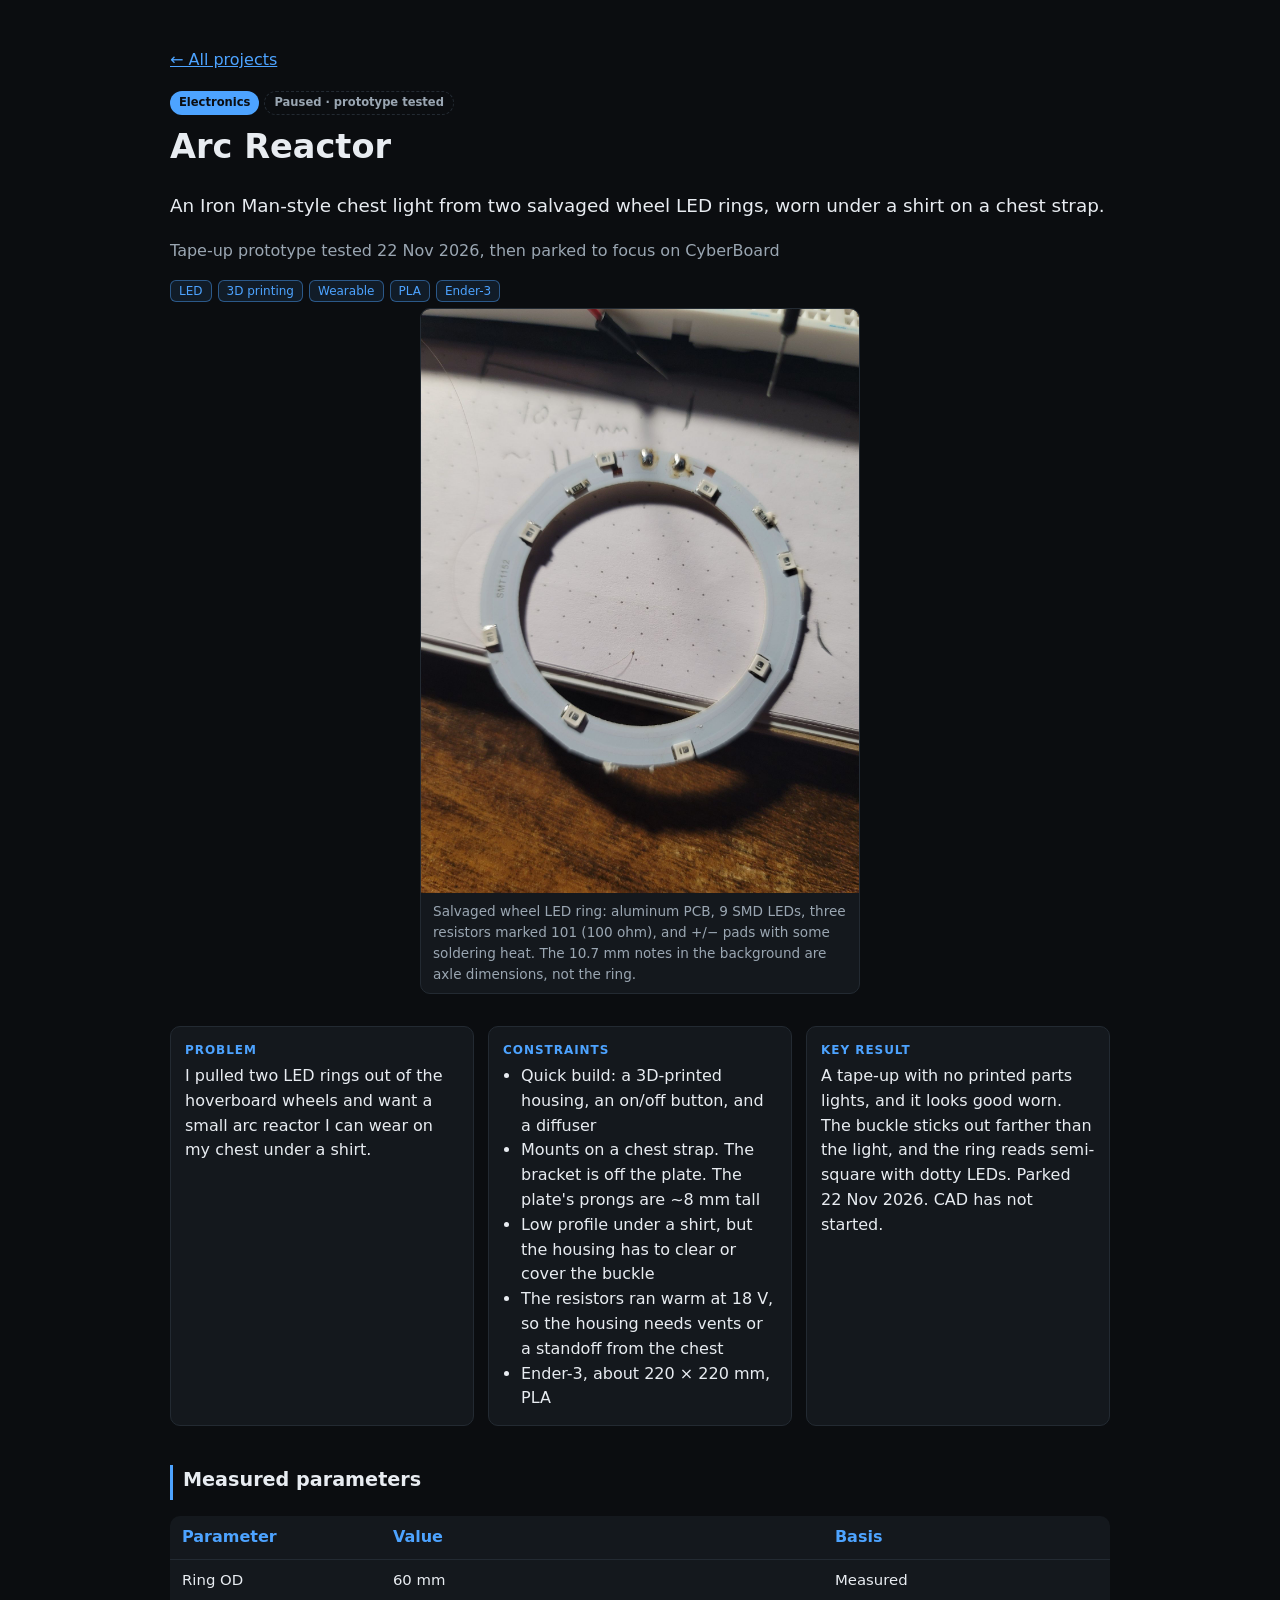
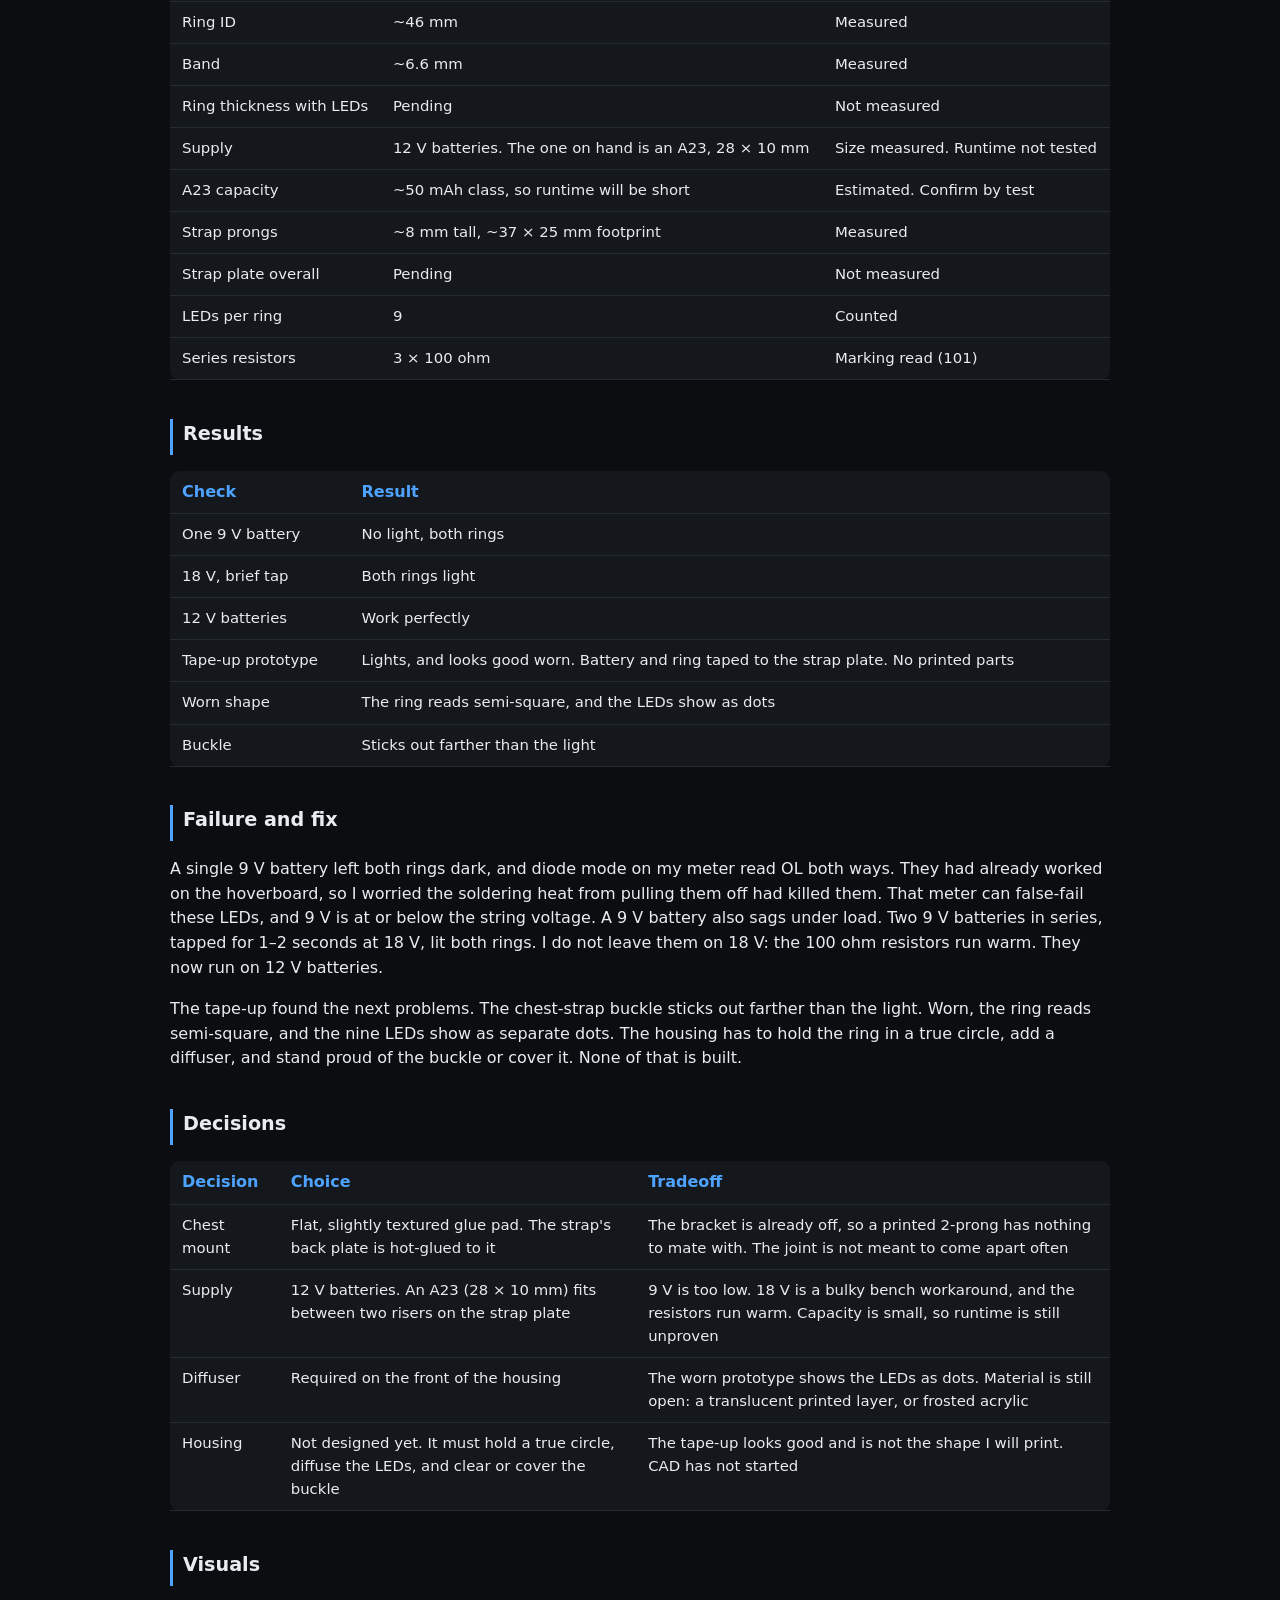
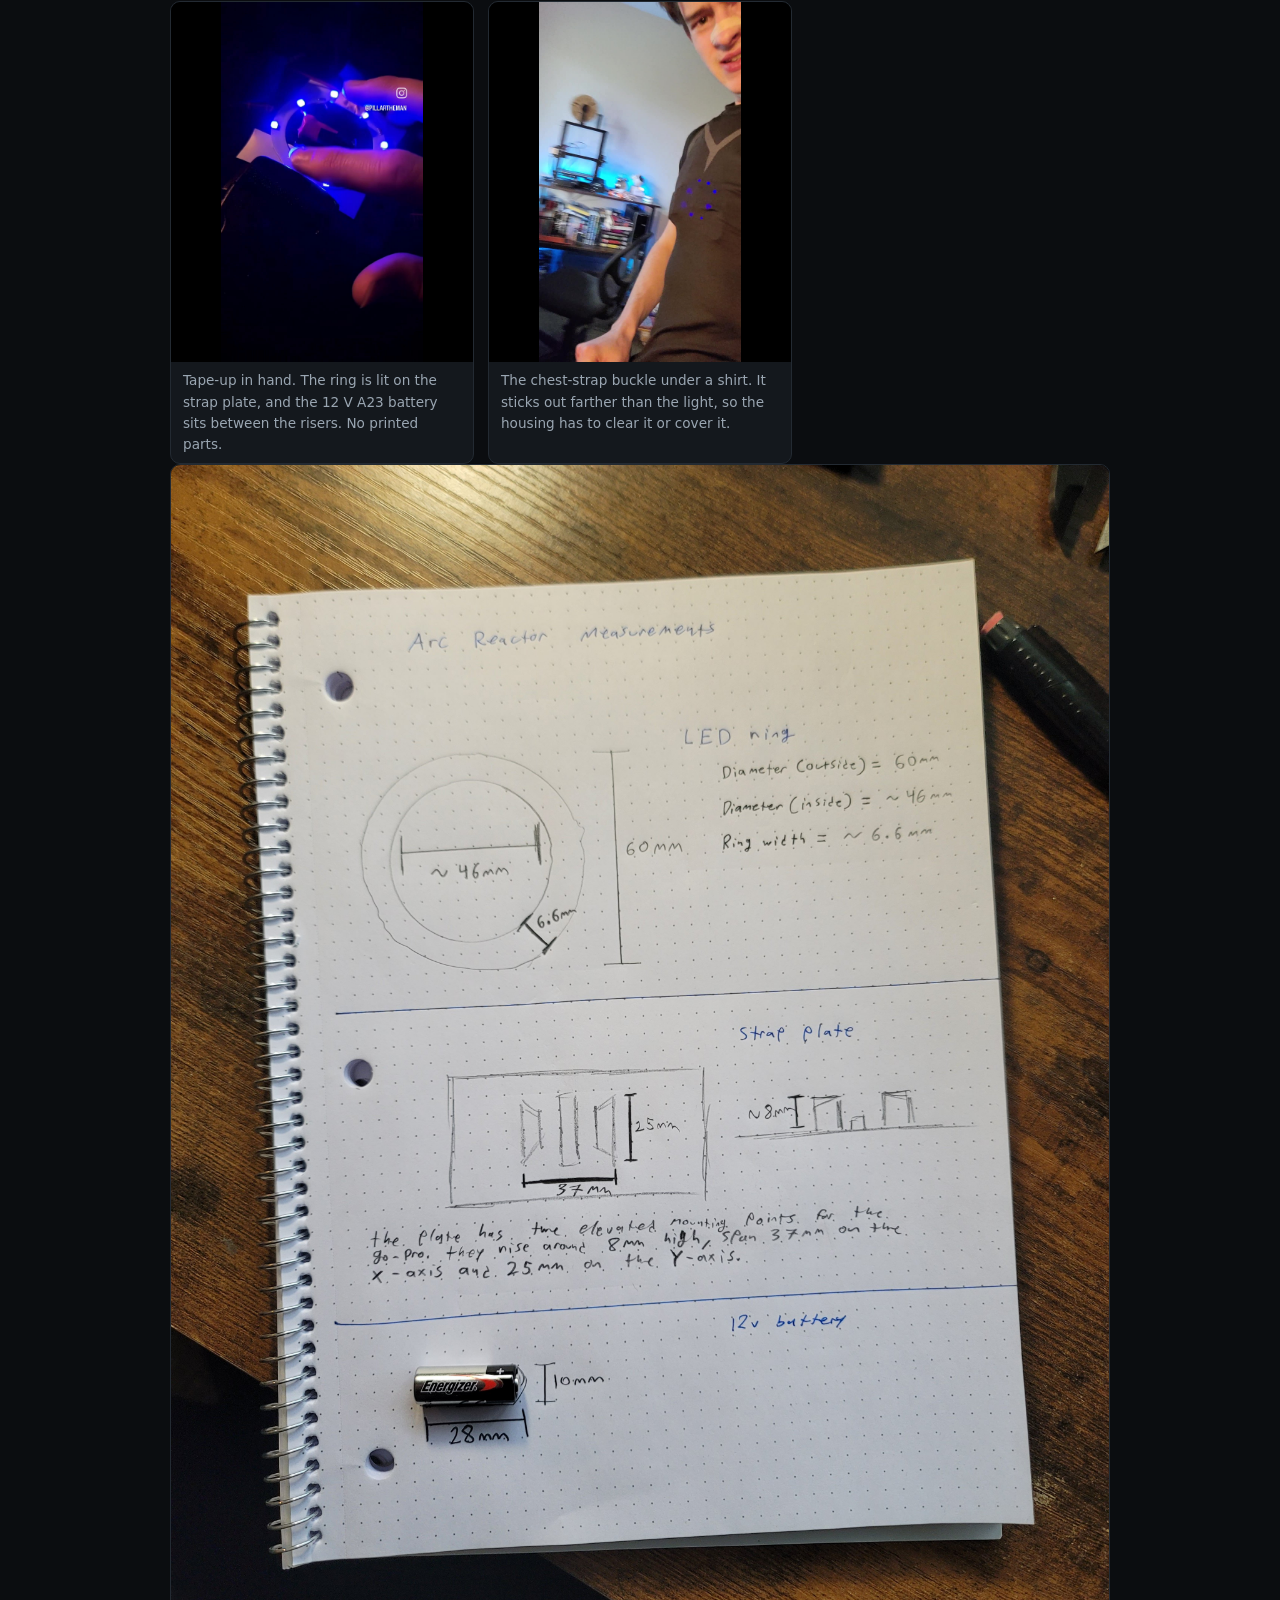
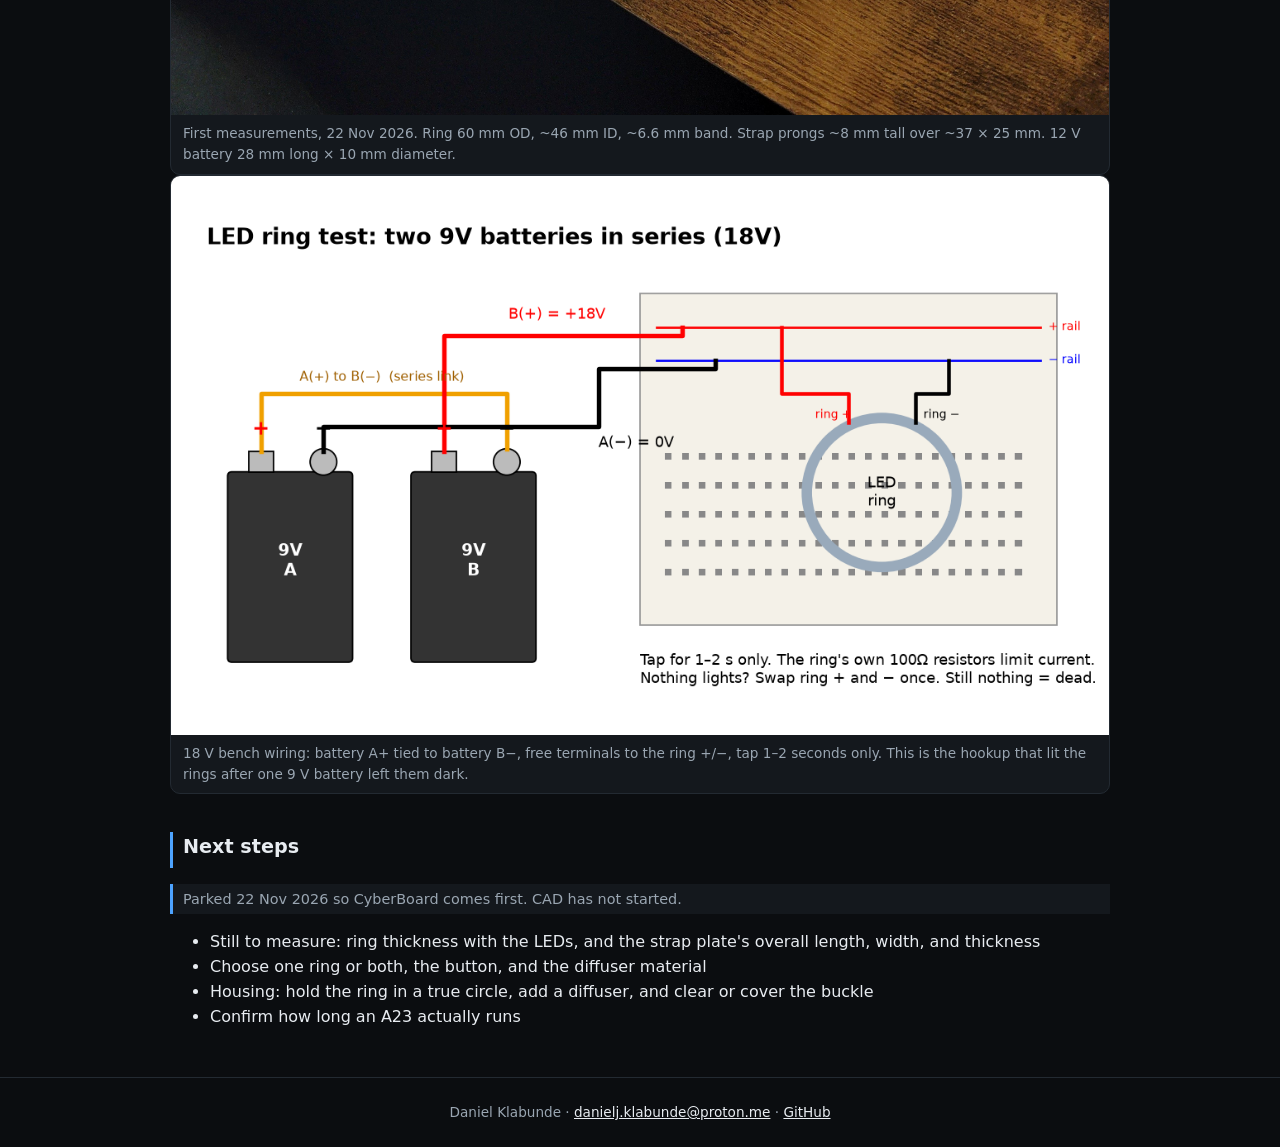
==== commit 4e70aaba: "Remove Arc Reactor photos that show Daniel's face Drop the worn mirror and close-up stills from the " ====
--- a/projects/arc-reactor/index.html
+++ b/projects/arc-reactor/index.html
@@ -69,8 +69,6 @@
 <h2>Visuals</h2>
 <div class="media">
 <figure><img src="../../assets/arc-reactor/2026-11-22_prototype-plate-lit_photo_v1.jpg" alt="Tape-up prototype in hand. The LED ring is lit blue on the chest-strap plate, with the 12 V battery taped between the plate risers" loading="lazy"><figcaption>Tape-up in hand. The ring is lit on the strap plate, and the 12 V A23 battery sits between the risers. No printed parts.</figcaption></figure>
-<figure><img src="../../assets/arc-reactor/2026-11-22_prototype-worn-mirror_photo_v1.jpg" alt="Mirror photo of the prototype worn under a black shirt, with the ring glowing through the fabric as separate points" loading="lazy"><figcaption>Worn under a black shirt. The ring glows through the fabric as separate points of light.</figcaption></figure>
-<figure><img src="../../assets/arc-reactor/2026-11-22_prototype-worn-closeup_photo_v1.jpg" alt="Close-up of the worn prototype. Nine LEDs show as distinct dots and the ring reads slightly squarish" loading="lazy"><figcaption>Close-up, worn. The nine LEDs are dots, and the ring reads semi-square. That is why the housing needs a true circle and a diffuser.</figcaption></figure>
 <figure><img src="../../assets/arc-reactor/2026-11-22_buckle-protrusion_photo_v1.jpg" alt="The chest-strap buckle under a shirt, sticking out farther than the light" loading="lazy"><figcaption>The chest-strap buckle under a shirt. It sticks out farther than the light, so the housing has to clear it or cover it.</figcaption></figure>
 </div>
 <figure><img src="../../assets/arc-reactor/2026-11-22_measurements_sketch_v1.jpg" alt="Hand-measured sheet: LED ring 60 mm outside, about 46 mm inside, about 6.6 mm band; strap prongs about 8 mm tall over 37 by 25 mm; 12 V battery 28 by 10 mm" style="width:100%;height:auto;max-height:none;object-fit:contain" loading="lazy"><figcaption>First measurements, 22 Nov 2026. Ring 60 mm OD, ~46 mm ID, ~6.6 mm band. Strap prongs ~8 mm tall over ~37 × 25 mm. 12 V battery 28 mm long × 10 mm diameter.</figcaption></figure>
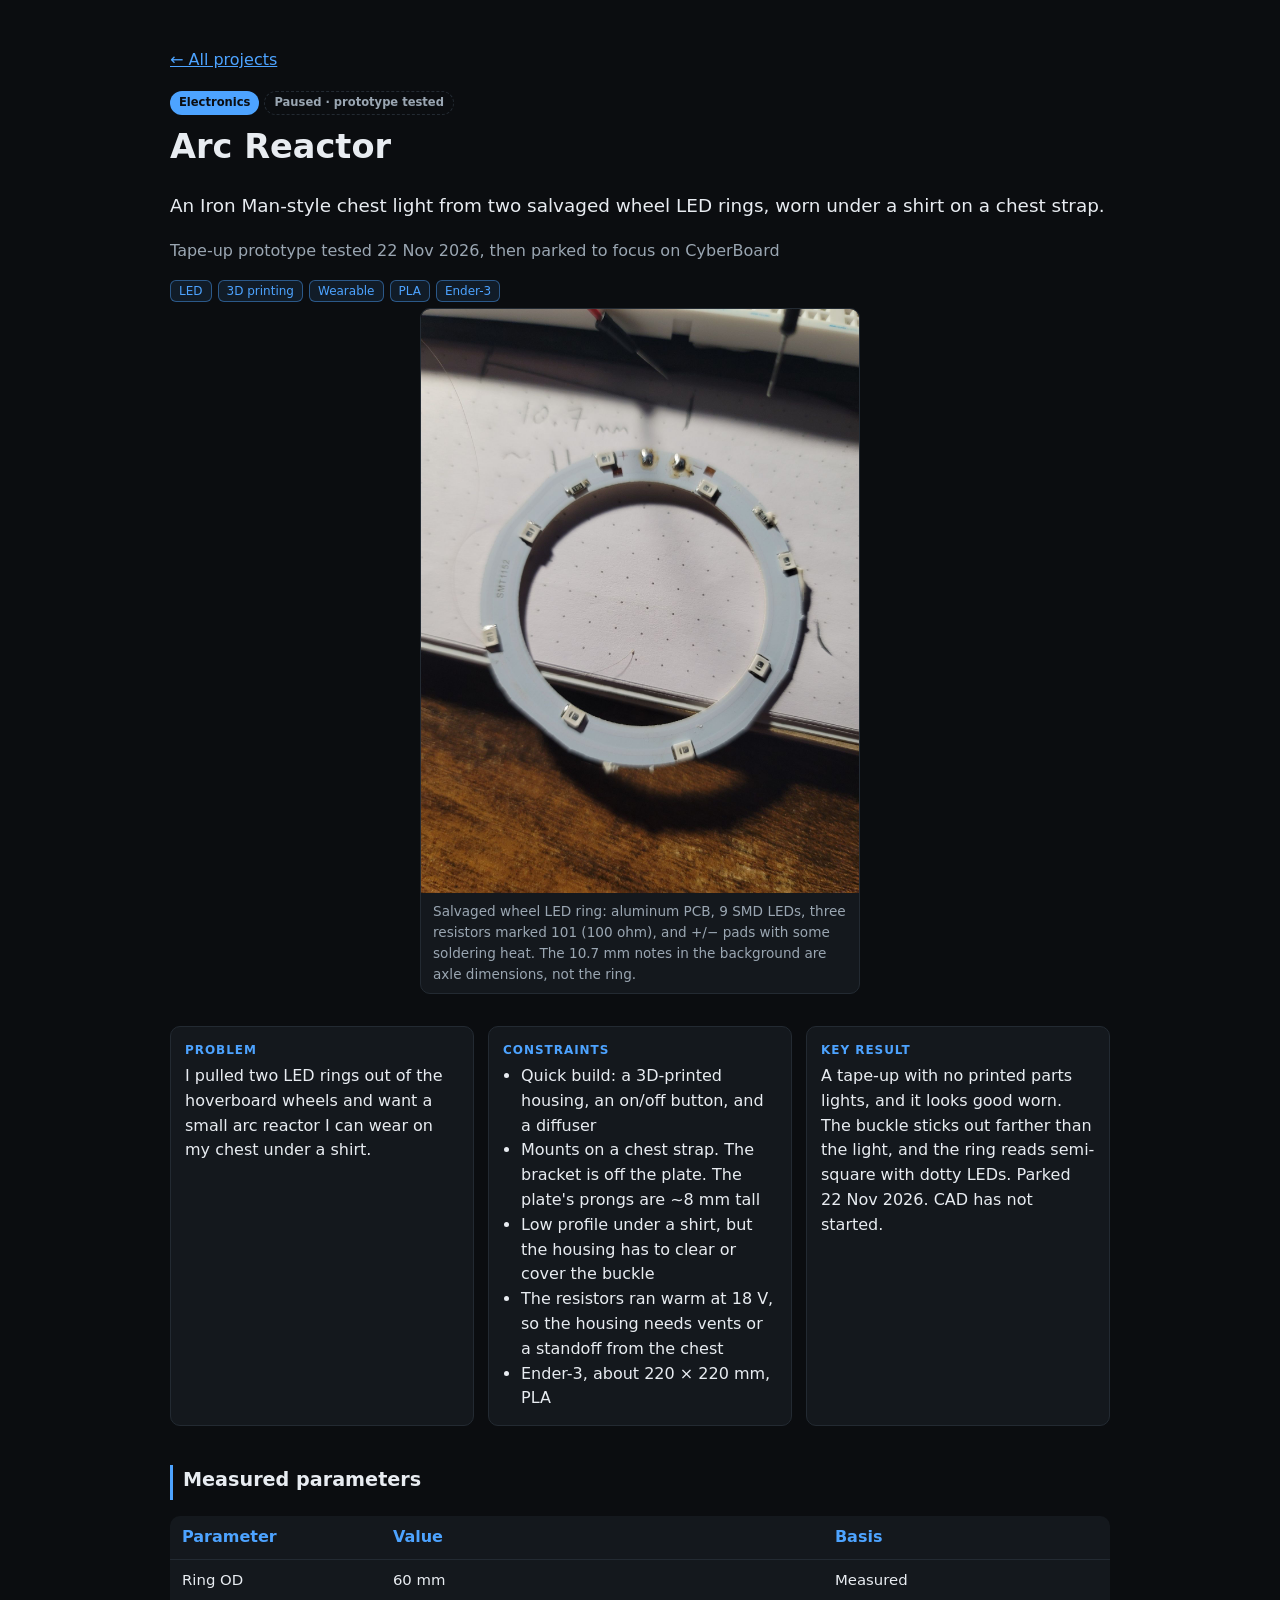
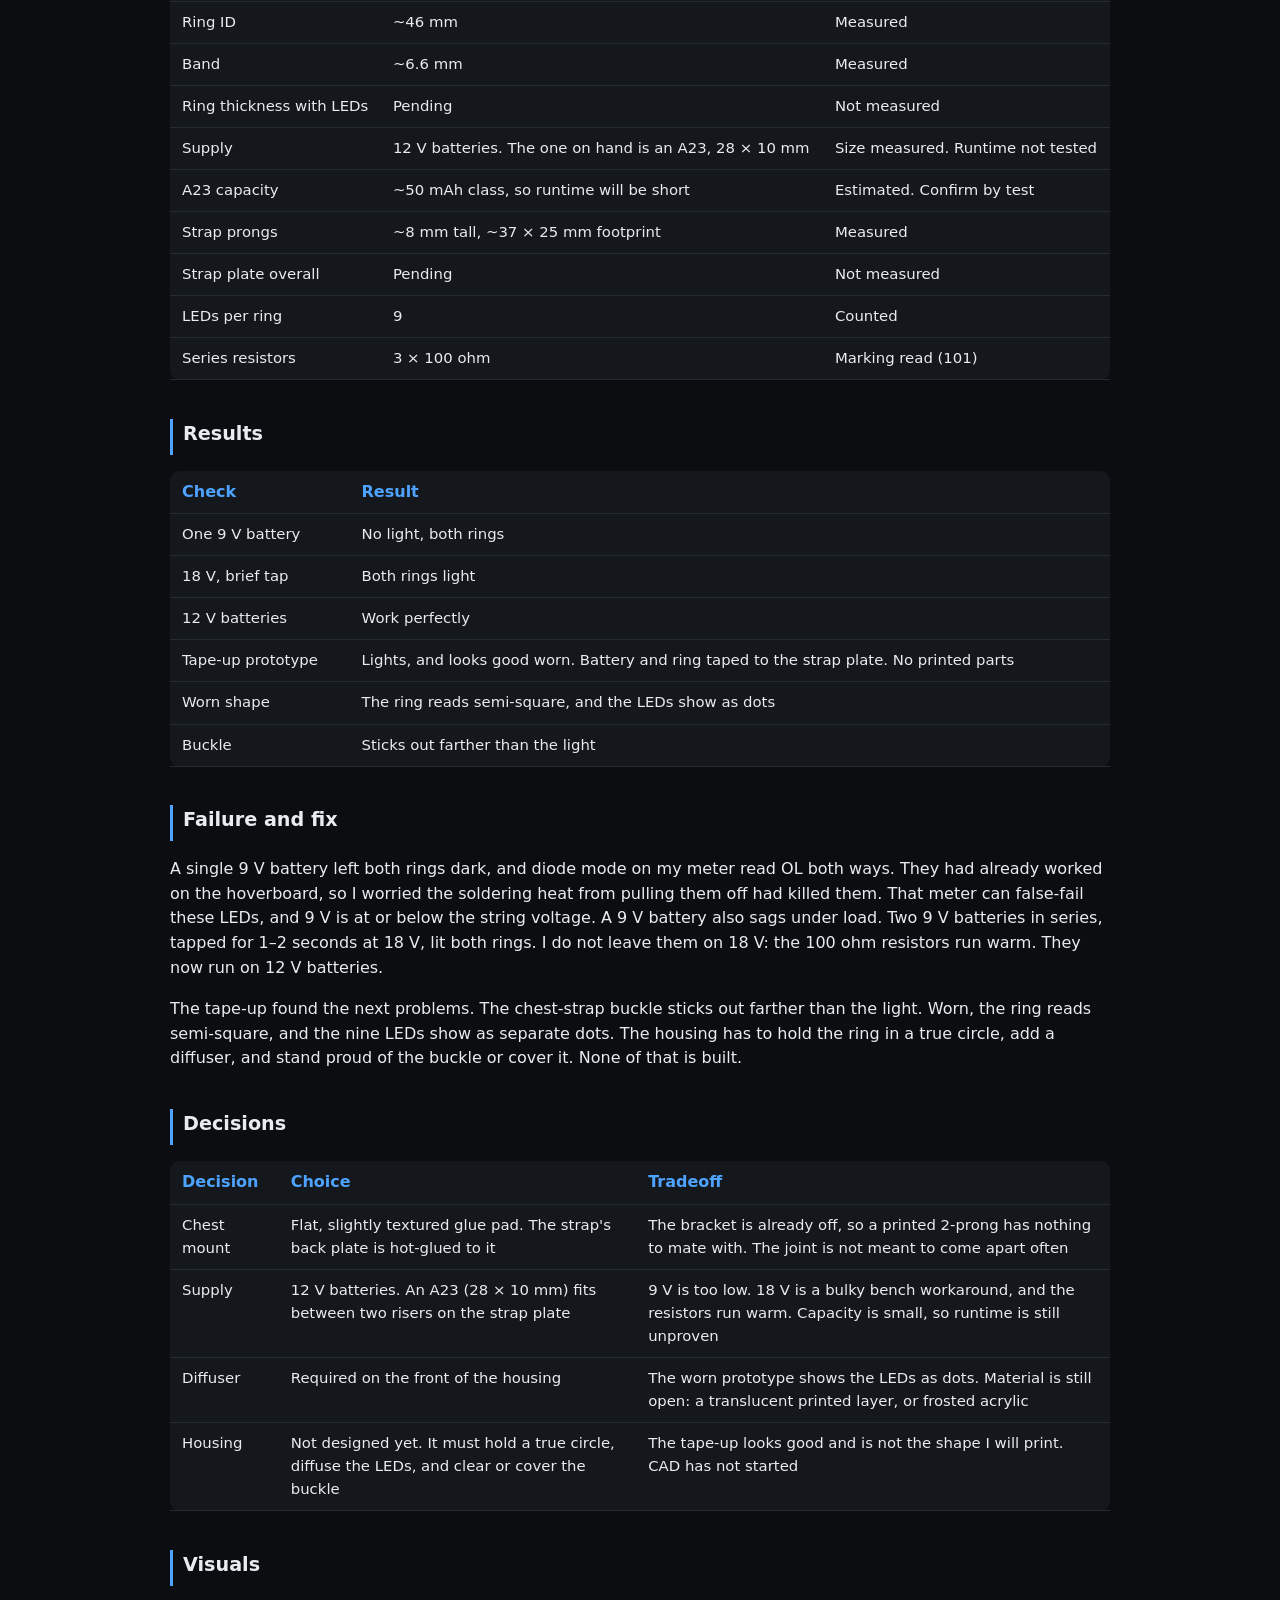
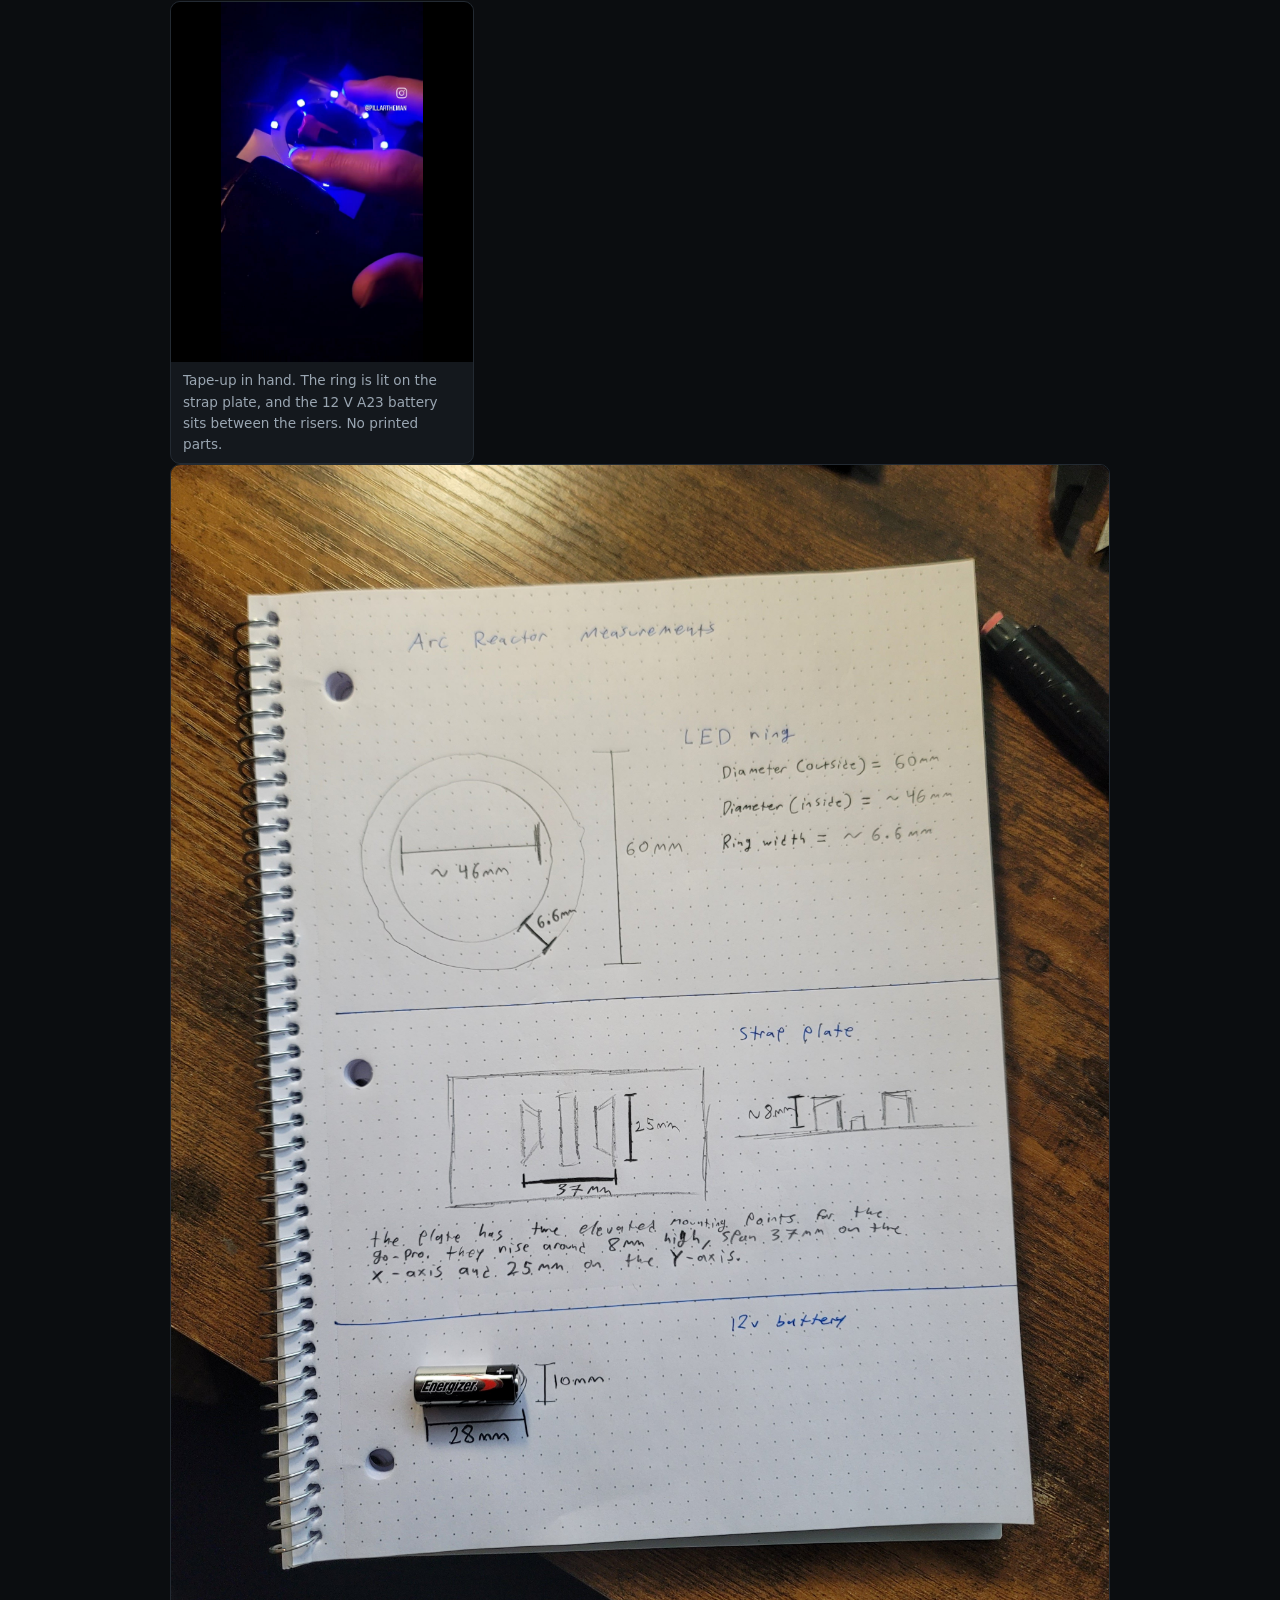
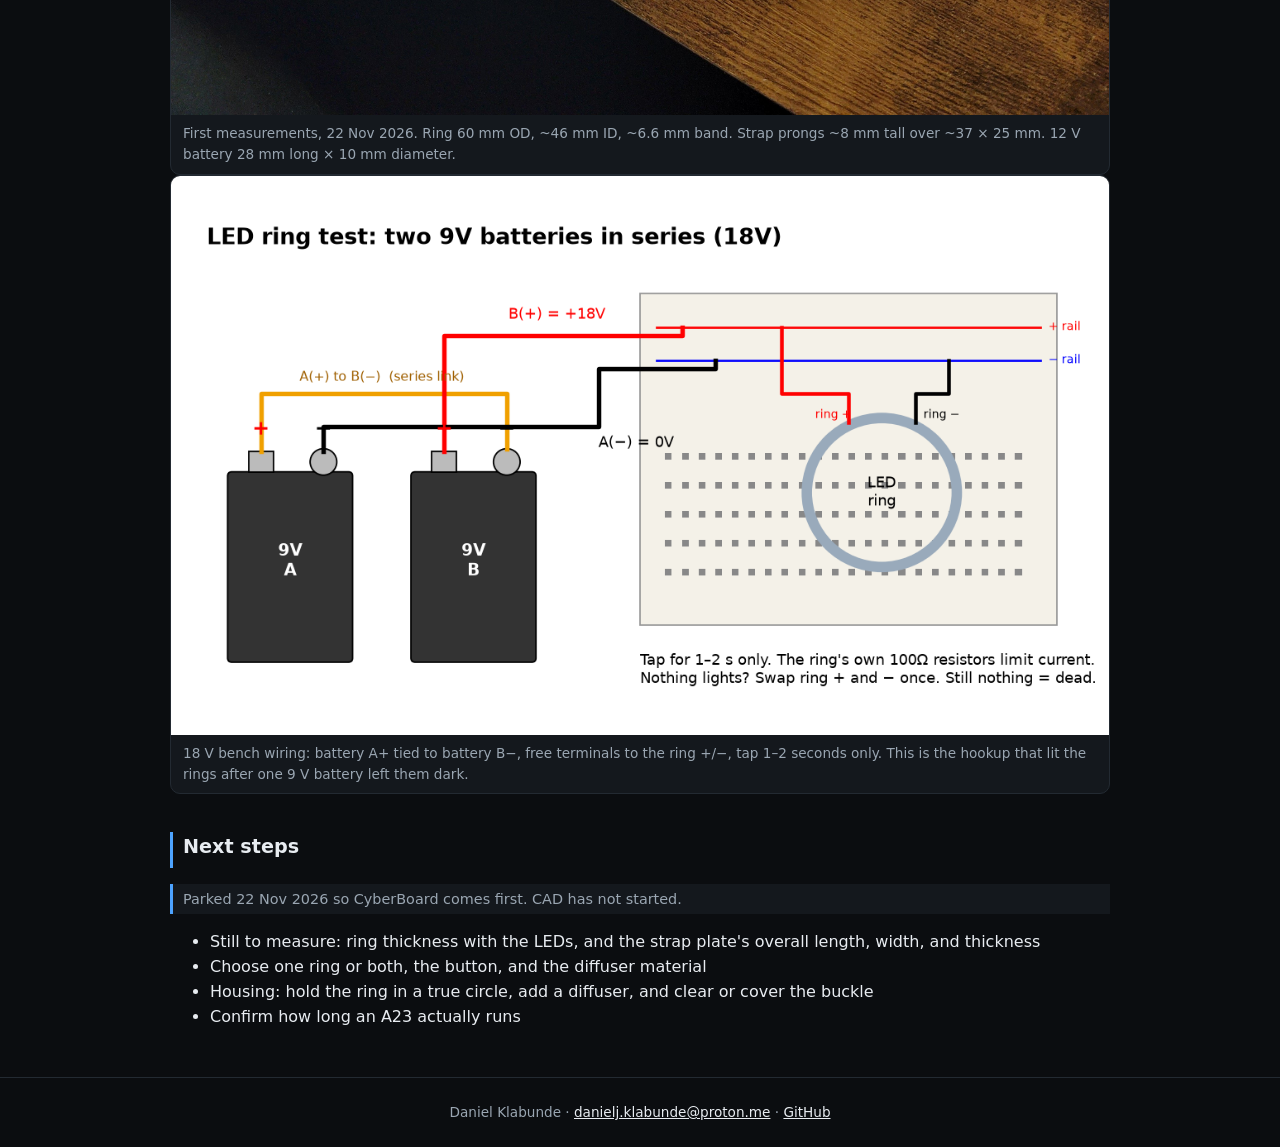
==== commit 7e868424: "Remove the Arc Reactor buckle photo It shows Daniel's face, so it leaves the page and the repo. The " ====
--- a/projects/arc-reactor/index.html
+++ b/projects/arc-reactor/index.html
@@ -69,7 +69,6 @@
 <h2>Visuals</h2>
 <div class="media">
 <figure><img src="../../assets/arc-reactor/2026-11-22_prototype-plate-lit_photo_v1.jpg" alt="Tape-up prototype in hand. The LED ring is lit blue on the chest-strap plate, with the 12 V battery taped between the plate risers" loading="lazy"><figcaption>Tape-up in hand. The ring is lit on the strap plate, and the 12 V A23 battery sits between the risers. No printed parts.</figcaption></figure>
-<figure><img src="../../assets/arc-reactor/2026-11-22_buckle-protrusion_photo_v1.jpg" alt="The chest-strap buckle under a shirt, sticking out farther than the light" loading="lazy"><figcaption>The chest-strap buckle under a shirt. It sticks out farther than the light, so the housing has to clear it or cover it.</figcaption></figure>
 </div>
 <figure><img src="../../assets/arc-reactor/2026-11-22_measurements_sketch_v1.jpg" alt="Hand-measured sheet: LED ring 60 mm outside, about 46 mm inside, about 6.6 mm band; strap prongs about 8 mm tall over 37 by 25 mm; 12 V battery 28 by 10 mm" style="width:100%;height:auto;max-height:none;object-fit:contain" loading="lazy"><figcaption>First measurements, 22 Nov 2026. Ring 60 mm OD, ~46 mm ID, ~6.6 mm band. Strap prongs ~8 mm tall over ~37 × 25 mm. 12 V battery 28 mm long × 10 mm diameter.</figcaption></figure>
 <figure><img src="../../assets/arc-reactor/2026-11-18_led-ring-18v-test_diagram_v1.png" alt="Diagram of two 9 V batteries wired in series to an LED ring for a one to two second 18 V tap" style="width:100%;height:auto;max-height:none;object-fit:contain" loading="lazy"><figcaption>18 V bench wiring: battery A+ tied to battery B−, free terminals to the ring +/−, tap 1–2 seconds only. This is the hookup that lit the rings after one 9 V battery left them dark.</figcaption></figure>
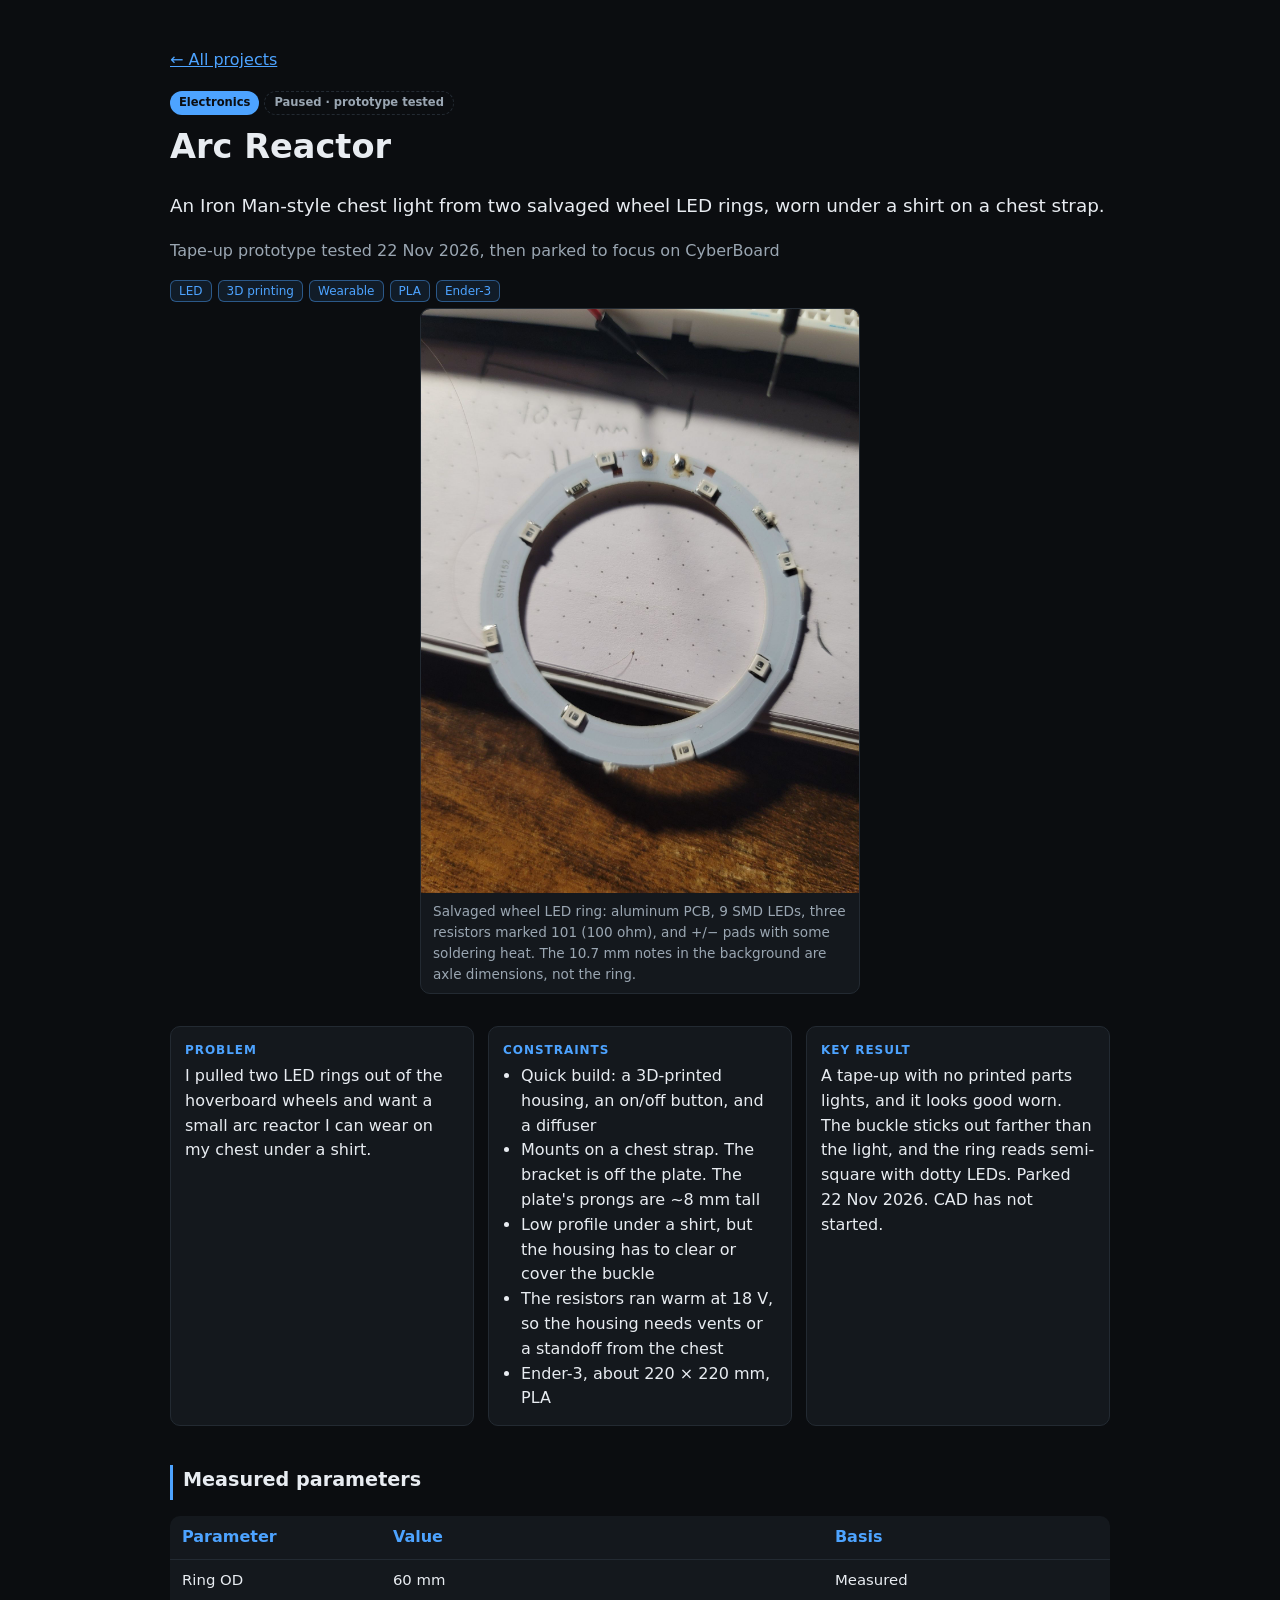
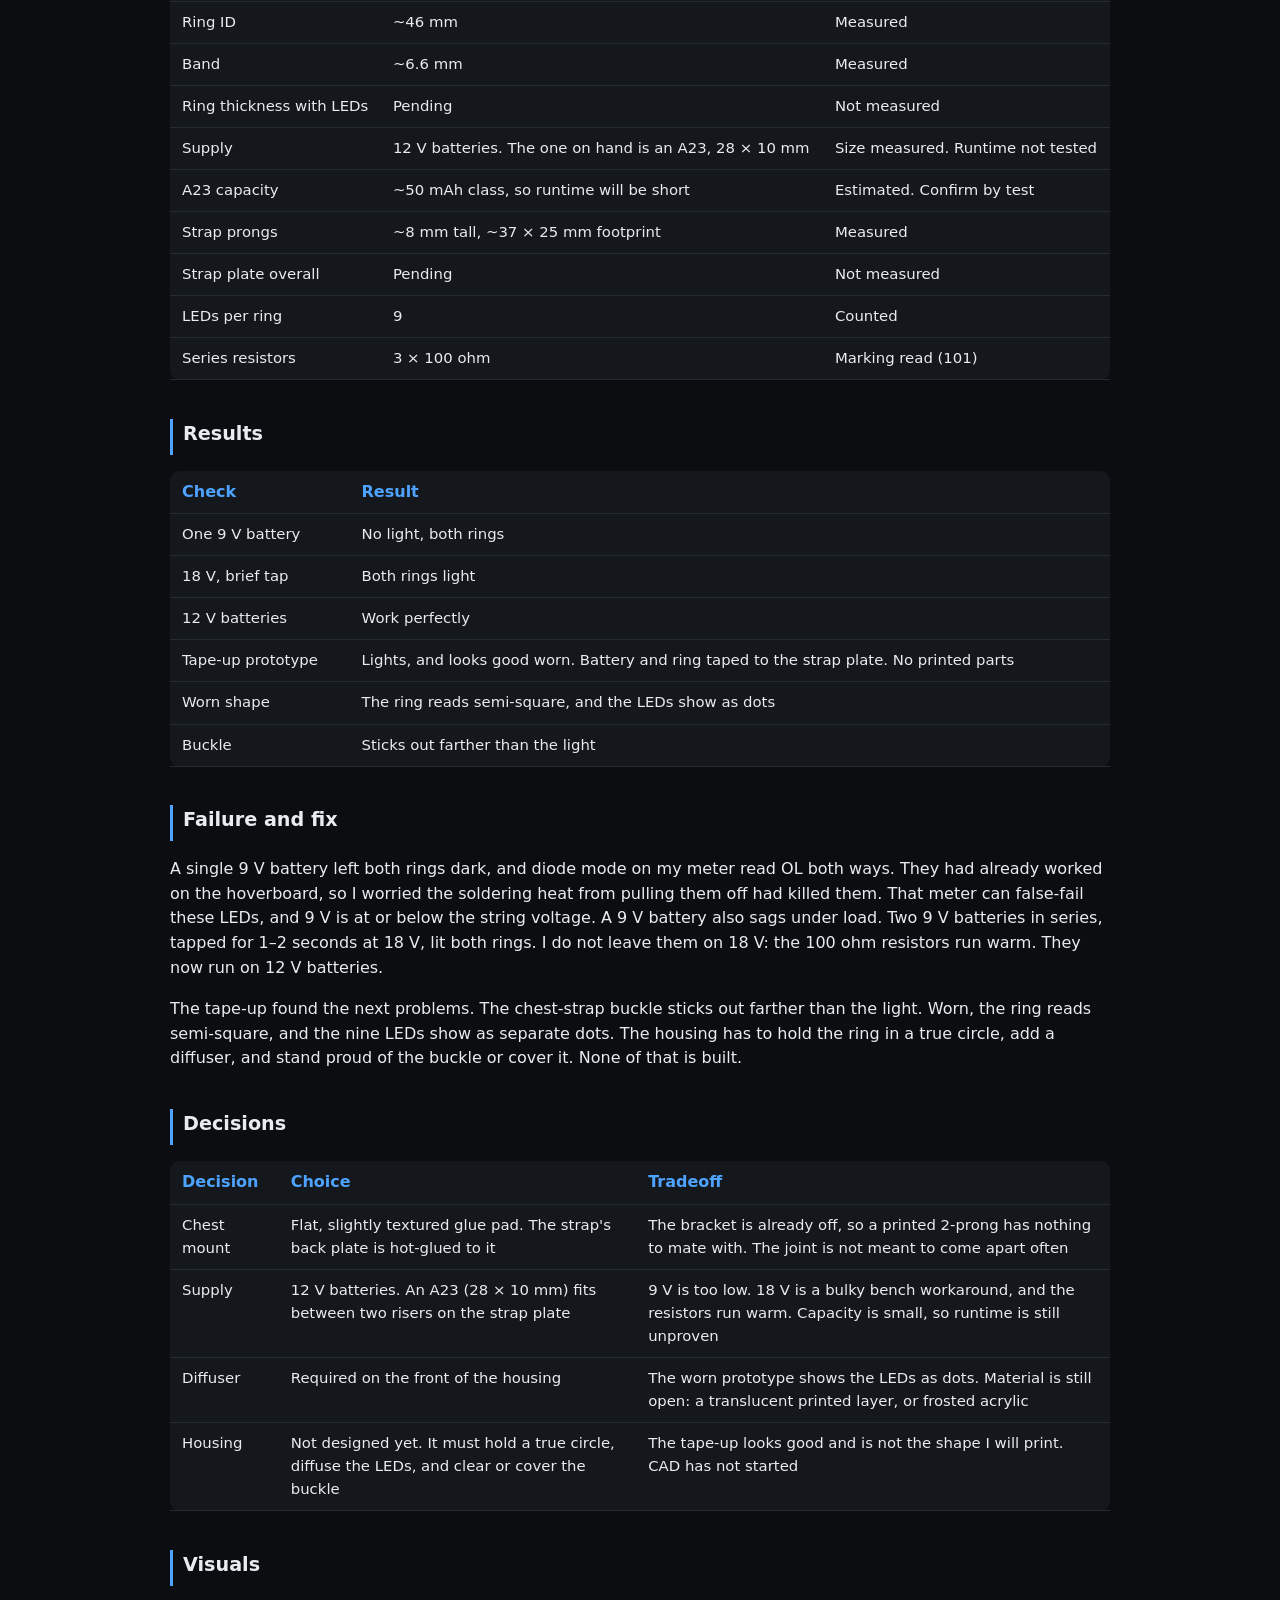
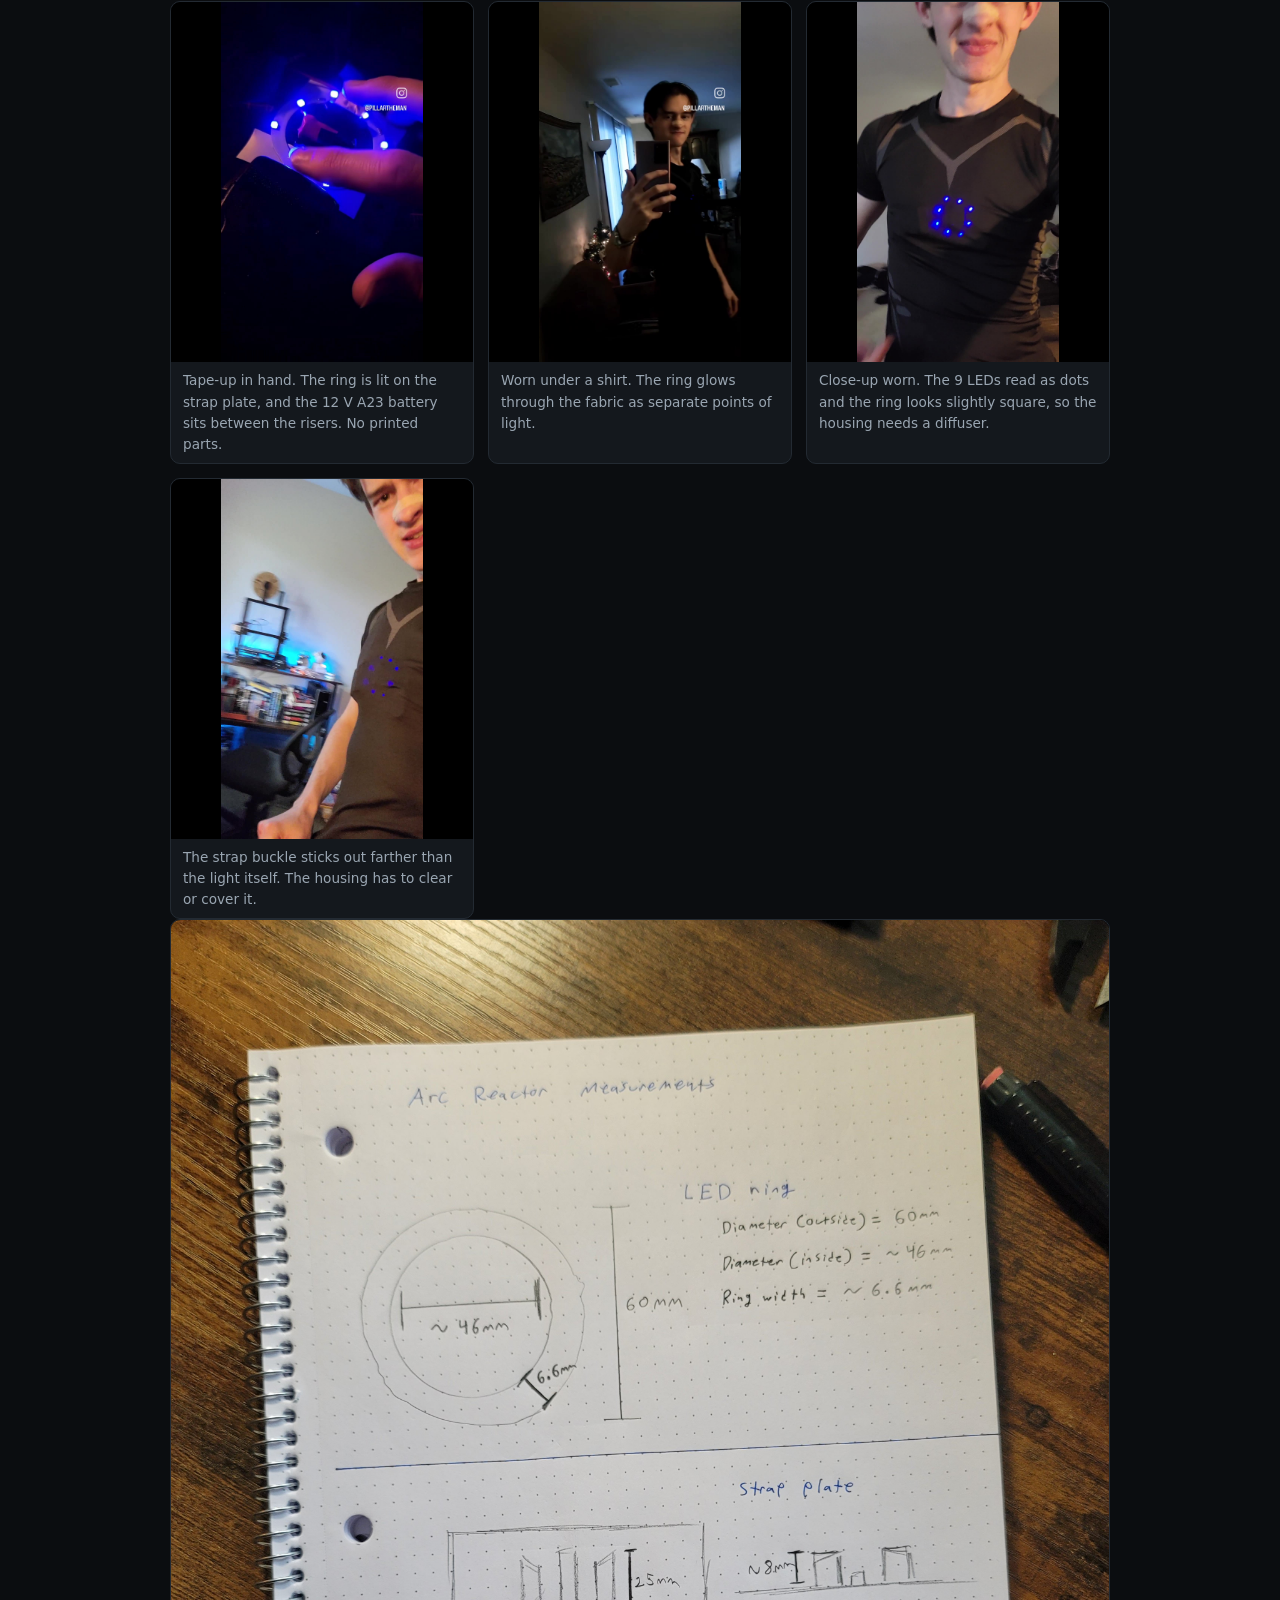
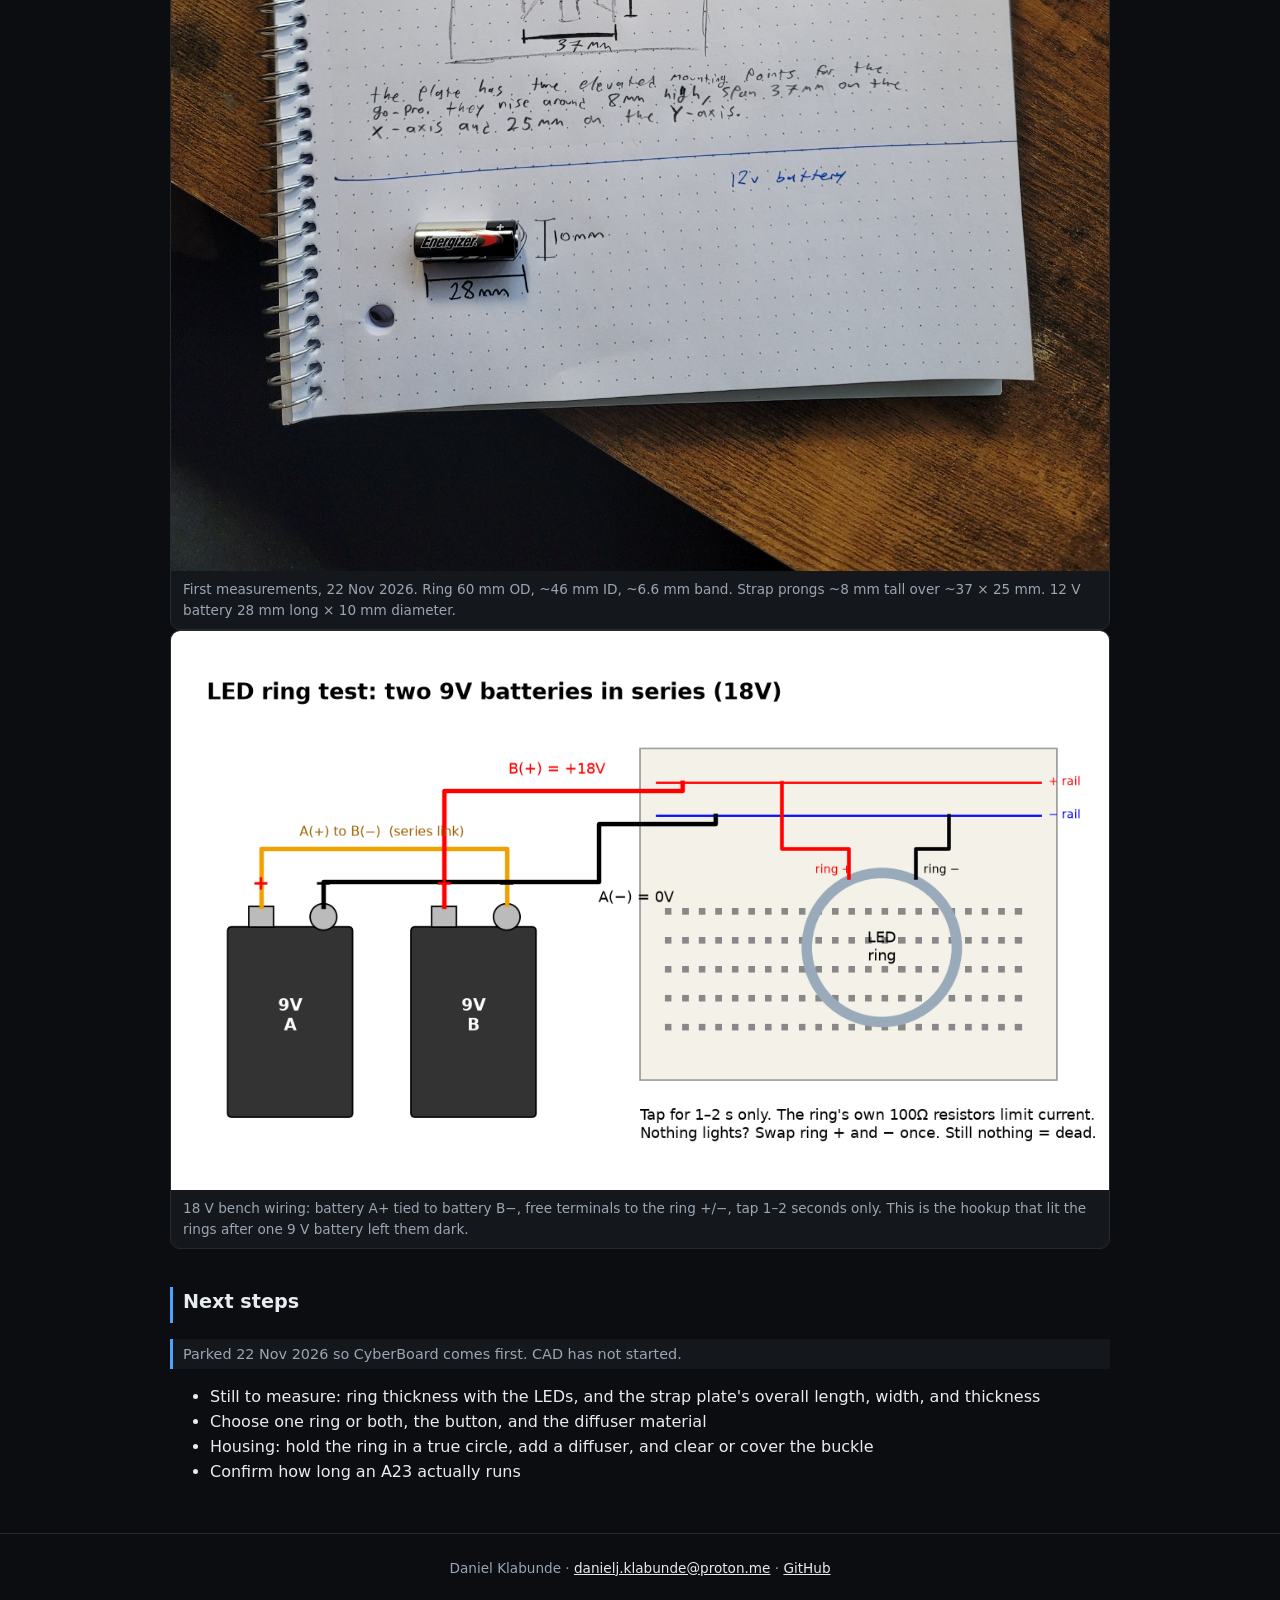
==== commit 53b6029c: "CyberBoard demo v6; add worn prototype photos to Arc Reactor" ====
--- a/projects/arc-reactor/index.html
+++ b/projects/arc-reactor/index.html
@@ -69,6 +69,9 @@
 <h2>Visuals</h2>
 <div class="media">
 <figure><img src="../../assets/arc-reactor/2026-11-22_prototype-plate-lit_photo_v1.jpg" alt="Tape-up prototype in hand. The LED ring is lit blue on the chest-strap plate, with the 12 V battery taped between the plate risers" loading="lazy"><figcaption>Tape-up in hand. The ring is lit on the strap plate, and the 12 V A23 battery sits between the risers. No printed parts.</figcaption></figure>
+<figure><img src="../../assets/arc-reactor/2026-11-22_prototype-worn-mirror_photo_v1.jpg" alt="Mirror shot of the prototype worn under a black shirt, the ring glowing through the fabric" loading="lazy"><figcaption>Worn under a shirt. The ring glows through the fabric as separate points of light.</figcaption></figure>
+<figure><img src="../../assets/arc-reactor/2026-11-22_prototype-worn-closeup_photo_v1.jpg" alt="Close-up of the worn prototype, nine LEDs showing as distinct dots" loading="lazy"><figcaption>Close-up worn. The 9 LEDs read as dots and the ring looks slightly square, so the housing needs a diffuser.</figcaption></figure>
+<figure><img src="../../assets/arc-reactor/2026-11-22_buckle-protrusion_photo_v1.jpg" alt="The chest-strap buckle under the shirt, sticking out farther than the light" loading="lazy"><figcaption>The strap buckle sticks out farther than the light itself. The housing has to clear or cover it.</figcaption></figure>
 </div>
 <figure><img src="../../assets/arc-reactor/2026-11-22_measurements_sketch_v1.jpg" alt="Hand-measured sheet: LED ring 60 mm outside, about 46 mm inside, about 6.6 mm band; strap prongs about 8 mm tall over 37 by 25 mm; 12 V battery 28 by 10 mm" style="width:100%;height:auto;max-height:none;object-fit:contain" loading="lazy"><figcaption>First measurements, 22 Nov 2026. Ring 60 mm OD, ~46 mm ID, ~6.6 mm band. Strap prongs ~8 mm tall over ~37 × 25 mm. 12 V battery 28 mm long × 10 mm diameter.</figcaption></figure>
 <figure><img src="../../assets/arc-reactor/2026-11-18_led-ring-18v-test_diagram_v1.png" alt="Diagram of two 9 V batteries wired in series to an LED ring for a one to two second 18 V tap" style="width:100%;height:auto;max-height:none;object-fit:contain" loading="lazy"><figcaption>18 V bench wiring: battery A+ tied to battery B−, free terminals to the ring +/−, tap 1–2 seconds only. This is the hookup that lit the rings after one 9 V battery left them dark.</figcaption></figure>
